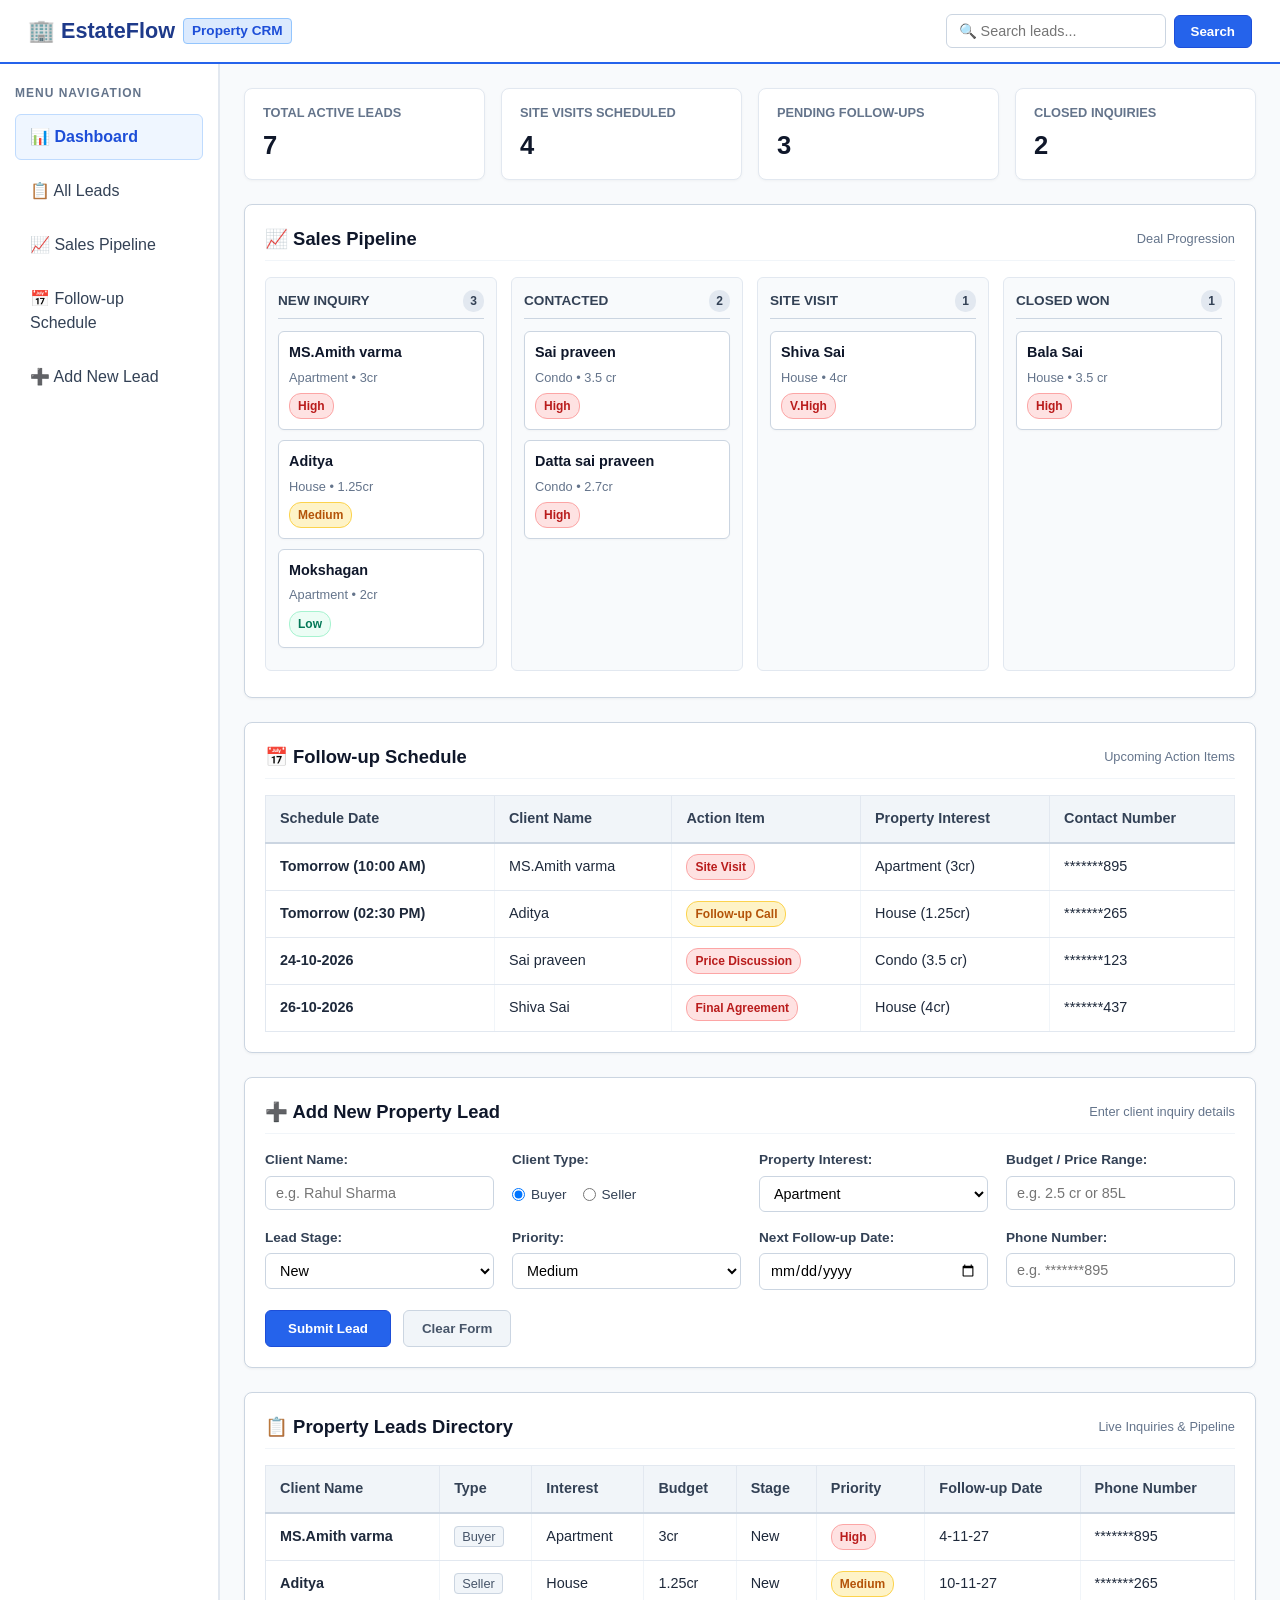
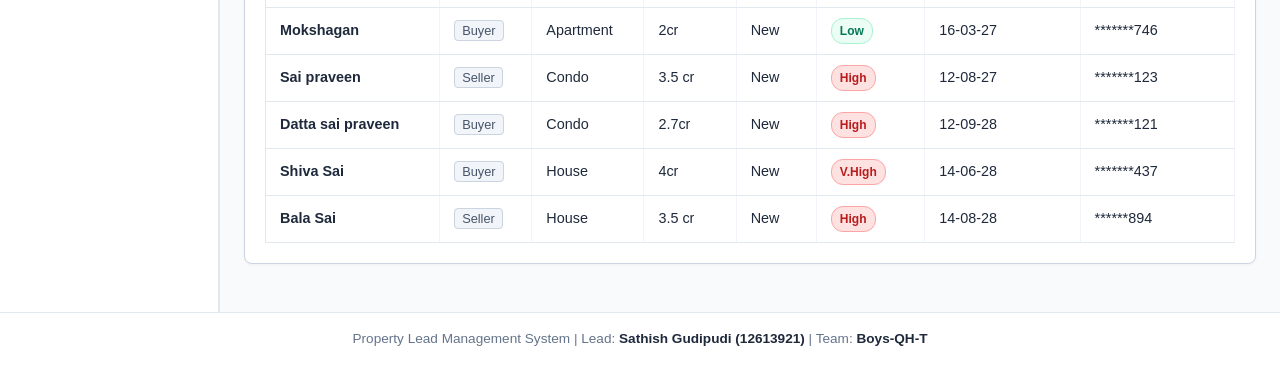
==== index.html @ 337c927c "Initial commit of EstateFlow lead management system" ====
<!DOCTYPE html>
<html lang="en">
<head>
    <meta charset="UTF-8">
    <meta name="viewport" content="width=device-width, initial-scale=1.0">
    <title>EstateFlow - Property Lead Management</title>
    <link rel="stylesheet" href="style.css">
</head>
<body>

    <header class="navbar">
        <h1 class="main-heading">
            🏢 EstateFlow <span>Property CRM</span>
        </h1>
        <form id="searchForm" class="searching-section">
            <input type="text" id="searchInput" placeholder="🔍 Search leads..." class="searching-input">
            <button type="submit" class="search-button">Search</button>
        </form>
    </header>

    <div class="layout-container">

        <aside class="sidebar">
            <div class="sidebar-title">Menu Navigation</div>
            <ul class="navigation-links">
                <li><a href="#" class="active">📊 Dashboard</a></li>
                <li><a href="#leadsTableSection">📋 All Leads</a></li>
                <li><a href="#salesPipelineSection">📈 Sales Pipeline</a></li>
                <li><a href="#followUpSection">📅 Follow-up Schedule</a></li>
                <li><a href="#leadFormSection">➕ Add New Lead</a></li>
            </ul>
        </aside>

        <main class="main-content">

            <div class="metrics-row">
                <div class="metric-card">
                    <p>Total Active Leads</p>
                    <h3 id="totalLeadsCount">7</h3>
                </div>
                <div class="metric-card">
                    <p>Site Visits Scheduled</p>
                    <h3>4</h3>
                </div>
                <div class="metric-card">
                    <p>Pending Follow-ups</p>
                    <h3>3</h3>
                </div>
                <div class="metric-card">
                    <p>Closed Inquiries</p>
                    <h3>2</h3>
                </div>
            </div>

            <section class="card-box" id="salesPipelineSection">
                <h2 class="card-title">
                    <span>📈 Sales Pipeline</span>
                    <small style="font-size: 0.8rem; font-weight: normal; color: #64748b;">Deal Progression</small>
                </h2>

                <div class="pipeline-container">
                    <div class="pipeline-column">
                        <div class="pipeline-header">
                            <h4>New Inquiry</h4>
                            <span class="count-badge">3</span>
                        </div>
                        <div class="pipeline-card">
                            <h5>MS.Amith varma</h5>
                            <p>Apartment • 3cr</p>
                            <span class="badge badge-high">High</span>
                        </div>
                        <div class="pipeline-card">
                            <h5>Aditya</h5>
                            <p>House • 1.25cr</p>
                            <span class="badge badge-medium">Medium</span>
                        </div>
                        <div class="pipeline-card">
                            <h5>Mokshagan</h5>
                            <p>Apartment • 2cr</p>
                            <span class="badge badge-low">Low</span>
                        </div>
                    </div>

                    <div class="pipeline-column">
                        <div class="pipeline-header">
                            <h4>Contacted</h4>
                            <span class="count-badge">2</span>
                        </div>
                        <div class="pipeline-card">
                            <h5>Sai praveen</h5>
                            <p>Condo • 3.5 cr</p>
                            <span class="badge badge-high">High</span>
                        </div>
                        <div class="pipeline-card">
                            <h5>Datta sai praveen</h5>
                            <p>Condo • 2.7cr</p>
                            <span class="badge badge-high">High</span>
                        </div>
                    </div>

                    <div class="pipeline-column">
                        <div class="pipeline-header">
                            <h4>Site Visit</h4>
                            <span class="count-badge">1</span>
                        </div>
                        <div class="pipeline-card">
                            <h5>Shiva Sai</h5>
                            <p>House • 4cr</p>
                            <span class="badge badge-vhigh">V.High</span>
                        </div>
                    </div>

                    <div class="pipeline-column">
                        <div class="pipeline-header">
                            <h4>Closed Won</h4>
                            <span class="count-badge">1</span>
                        </div>
                        <div class="pipeline-card">
                            <h5>Bala Sai</h5>
                            <p>House • 3.5 cr</p>
                            <span class="badge badge-high">High</span>
                        </div>
                    </div>
                </div>
            </section>

            <section class="card-box" id="followUpSection">
                <h2 class="card-title">
                    <span>📅 Follow-up Schedule</span>
                    <small style="font-size: 0.8rem; font-weight: normal; color: #64748b;">Upcoming Action Items</small>
                </h2>

                <div class="table-responsive">
                    <table class="leads-table">
                        <thead>
                            <tr>
                                <th>Schedule Date</th>
                                <th>Client Name</th>
                                <th>Action Item</th>
                                <th>Property Interest</th>
                                <th>Contact Number</th>
                            </tr>
                        </thead>
                        <tbody>
                            <tr>
                                <td><strong>Tomorrow (10:00 AM)</strong></td>
                                <td>MS.Amith varma</td>
                                <td><span class="badge badge-high">Site Visit</span></td>
                                <td>Apartment (3cr)</td>
                                <td>*******895</td>
                            </tr>
                            <tr>
                                <td><strong>Tomorrow (02:30 PM)</strong></td>
                                <td>Aditya</td>
                                <td><span class="badge badge-medium">Follow-up Call</span></td>
                                <td>House (1.25cr)</td>
                                <td>*******265</td>
                            </tr>
                            <tr>
                                <td><strong>24-10-2026</strong></td>
                                <td>Sai praveen</td>
                                <td><span class="badge badge-high">Price Discussion</span></td>
                                <td>Condo (3.5 cr)</td>
                                <td>*******123</td>
                            </tr>
                            <tr>
                                <td><strong>26-10-2026</strong></td>
                                <td>Shiva Sai</td>
                                <td><span class="badge badge-vhigh">Final Agreement</span></td>
                                <td>House (4cr)</td>
                                <td>*******437</td>
                            </tr>
                        </tbody>
                    </table>
                </div>
            </section>

            <section class="card-box" id="leadFormSection">
                <h2 class="card-title">
                    <span>➕ Add New Property Lead</span>
                    <small style="font-size: 0.8rem; font-weight: normal; color: #64748b;">Enter client inquiry details</small>
                </h2>

                <form id="leadForm" class="lead-form">
                    <div class="form-group">
                        <label for="clientName">Client Name:</label>
                        <input type="text" id="clientName" placeholder="e.g. Rahul Sharma" required>
                    </div>

                    <div class="form-group">
                        <label>Client Type:</label>
                        <div class="radio-group">
                            <label><input type="radio" name="clientType" value="Buyer" checked> Buyer</label>
                            <label><input type="radio" name="clientType" value="Seller"> Seller</label>
                        </div>
                    </div>

                    <div class="form-group">
                        <label for="propertyInterest">Property Interest:</label>
                        <select id="propertyInterest">
                            <option value="Apartment">Apartment</option>
                            <option value="House">House</option>
                            <option value="Condo">Condo</option>
                            <option value="Villa">Luxury Villa</option>
                            <option value="Commercial">Commercial Office</option>
                        </select>
                    </div>

                    <div class="form-group">
                        <label for="budget">Budget / Price Range:</label>
                        <input type="text" id="budget" placeholder="e.g. 2.5 cr or 85L" required>
                    </div>

                    <div class="form-group">
                        <label for="leadStage">Lead Stage:</label>
                        <select id="leadStage">
                            <option value="New">New</option>
                            <option value="Contacted">Contacted</option>
                            <option value="Site Visit Scheduled">Site Visit Scheduled</option>
                            <option value="In Negotiation">In Negotiation</option>
                            <option value="Closed Won">Closed Won</option>
                        </select>
                    </div>

                    <div class="form-group">
                        <label for="priority">Priority:</label>
                        <select id="priority">
                            <option value="High">High</option>
                            <option value="Medium" selected>Medium</option>
                            <option value="Low">Low</option>
                            <option value="V.High">V.High</option>
                        </select>
                    </div>

                    <div class="form-group">
                        <label for="followUpDate">Next Follow-up Date:</label>
                        <input type="date" id="followUpDate">
                    </div>

                    <div class="form-group">
                        <label for="phoneNumber">Phone Number:</label>
                        <input type="text" id="phoneNumber" placeholder="e.g. *******895">
                    </div>

                    <div class="form-actions">
                        <button type="submit" class="btn-submit">Submit Lead</button>
                        <button type="reset" class="btn-reset">Clear Form</button>
                    </div>
                </form>
            </section>

            <section class="card-box" id="leadsTableSection">
                <h2 class="card-title">
                    <span>📋 Property Leads Directory</span>
                    <small style="font-size: 0.8rem; font-weight: normal; color: #64748b;">Live Inquiries & Pipeline</small>
                </h2>

                <div class="table-responsive">
                    <table class="leads-table">
                        <thead>
                            <tr>
                                <th>Client Name</th>
                                <th>Type</th>
                                <th>Interest</th>
                                <th>Budget</th>
                                <th>Stage</th>
                                <th>Priority</th>
                                <th>Follow-up Date</th>
                                <th>Phone Number</th>
                            </tr>
                        </thead>
                        <tbody id="leadsTableBody">
                            <tr>
                                <td><strong>MS.Amith varma</strong></td>
                                <td><span class="badge-type">Buyer</span></td>
                                <td>Apartment</td>
                                <td>3cr</td>
                                <td>New</td>
                                <td><span class="badge badge-high">High</span></td>
                                <td>4-11-27</td>
                                <td>*******895</td>
                            </tr>
                            <tr>
                                <td><strong>Aditya</strong></td>
                                <td><span class="badge-type">Seller</span></td>
                                <td>House</td>
                                <td>1.25cr</td>
                                <td>New</td>
                                <td><span class="badge badge-medium">Medium</span></td>
                                <td>10-11-27</td>
                                <td>*******265</td>
                            </tr>
                            <tr>
                                <td><strong>Mokshagan</strong></td>
                                <td><span class="badge-type">Buyer</span></td>
                                <td>Apartment</td>
                                <td>2cr</td>
                                <td>New</td>
                                <td><span class="badge badge-low">Low</span></td>
                                <td>16-03-27</td>
                                <td>*******746</td>
                            </tr>
                            <tr>
                                <td><strong>Sai praveen</strong></td>
                                <td><span class="badge-type">Seller</span></td>
                                <td>Condo</td>
                                <td>3.5 cr</td>
                                <td>New</td>
                                <td><span class="badge badge-high">High</span></td>
                                <td>12-08-27</td>
                                <td>*******123</td>
                            </tr>
                            <tr>
                                <td><strong>Datta sai praveen</strong></td>
                                <td><span class="badge-type">Buyer</span></td>
                                <td>Condo</td>
                                <td>2.7cr</td>
                                <td>New</td>
                                <td><span class="badge badge-high">High</span></td>
                                <td>12-09-28</td>
                                <td>*******121</td>
                            </tr>
                            <tr>
                                <td><strong>Shiva Sai</strong></td>
                                <td><span class="badge-type">Buyer</span></td>
                                <td>House</td>
                                <td>4cr</td>
                                <td>New</td>
                                <td><span class="badge badge-vhigh">V.High</span></td>
                                <td>14-06-28</td>
                                <td>*******437</td>
                            </tr>
                            <tr>
                                <td><strong>Bala Sai</strong></td>
                                <td><span class="badge-type">Seller</span></td>
                                <td>House</td>
                                <td>3.5 cr</td>
                                <td>New</td>
                                <td><span class="badge badge-high">High</span></td>
                                <td>14-08-28</td>
                                <td>******894</td>
                            </tr>
                        </tbody>
                    </table>
                </div>
            </section>

        </main>
    </div>

    <footer class="page-footer">
        <p>
            Property Lead Management System | 
            Lead: <strong>Sathish Gudipudi (12613921)</strong> | 
            Team: <strong>Boys-QH-T</strong>
        </p>
    </footer>

    <script src="script.js"></script>
</body>
</html>
---- style.css ----
* {
    margin: 0;
    padding: 0;
    box-sizing: border-box;
    font-family: 'Segoe UI', Tahoma, Geneva, Verdana, sans-serif;
}

body {
    background-color: #f8fafc;
    color: #1e293b;
    line-height: 1.5;
}

.navbar {
    display: flex;
    justify-content: space-between;
    align-items: center;
    background-color: #ffffff;
    padding: 14px 28px;
    border-bottom: 2px solid #2563eb;
    box-shadow: 0 2px 4px rgba(0, 0, 0, 0.05);
}

.main-heading {
    font-size: 1.35rem;
    font-weight: 700;
    color: #1e3a8a;
    display: flex;
    align-items: center;
    gap: 8px;
}

.main-heading span {
    font-size: 0.85rem;
    background-color: #dbeafe;
    color: #1d4ed8;
    padding: 2px 8px;
    border-radius: 4px;
    border: 1px solid #93c5fd;
}

.searching-section {
    display: flex;
    align-items: center;
    gap: 8px;
}

.searching-input {
    padding: 8px 12px;
    border: 1.5px solid #cbd5e1;
    border-radius: 6px;
    outline: none;
    font-size: 0.9rem;
    width: 220px;
    transition: border-color 0.2s;
}

.searching-input:focus {
    border-color: #2563eb;
    outline: 2px solid #bfdbfe;
}

.search-button {
    padding: 8px 16px;
    background-color: #2563eb;
    color: #ffffff;
    border: 1px solid #1d4ed8;
    border-radius: 6px;
    font-weight: 600;
    cursor: pointer;
    transition: background-color 0.2s;
}

.search-button:hover {
    background-color: #1d4ed8;
}

.layout-container {
    display: flex;
    min-height: calc(100vh - 65px);
}

.sidebar {
    width: 220px;
    background-color: #ffffff;
    border-right: 2px solid #e2e8f0;
    padding: 20px 15px;
}

.sidebar-title {
    font-size: 0.75rem;
    text-transform: uppercase;
    letter-spacing: 1px;
    color: #64748b;
    margin-bottom: 12px;
    font-weight: 700;
}

.navigation-links {
    list-style-type: none;
}

.navigation-links li {
    margin-bottom: 8px;
}

.navigation-links a {
    display: block;
    padding: 10px 14px;
    text-decoration: none;
    color: #334155;
    font-weight: 500;
    border-radius: 6px;
    border: 1px solid transparent;
    transition: all 0.2s;
}

.navigation-links a:hover {
    background-color: #f1f5f9;
    border: 1px solid #cbd5e1;
    color: #2563eb;
}

.navigation-links a.active {
    background-color: #eff6ff;
    color: #1d4ed8;
    font-weight: 600;
    border: 1px solid #bfdbfe;
}

.main-content {
    flex: 1;
    padding: 24px;
    background-color: #f8fafc;
}

.metrics-row {
    display: flex;
    gap: 16px;
    margin-bottom: 24px;
    flex-wrap: wrap;
}

.metric-card {
    flex: 1;
    min-width: 150px;
    background-color: #ffffff;
    padding: 14px 18px;
    border: 1.5px solid #e2e8f0;
    border-radius: 8px;
    box-shadow: 0 1px 3px rgba(0, 0, 0, 0.04);
}

.metric-card p {
    font-size: 0.8rem;
    color: #64748b;
    font-weight: 600;
    text-transform: uppercase;
}

.metric-card h3 {
    font-size: 1.6rem;
    color: #0f172a;
    margin-top: 4px;
}

.card-box {
    background-color: #ffffff;
    border: 1.5px solid #cbd5e1;
    border-radius: 8px;
    padding: 20px;
    margin-bottom: 24px;
    box-shadow: 0 1px 3px rgba(0, 0, 0, 0.05);
}

.card-title {
    font-size: 1.15rem;
    font-weight: 700;
    color: #0f172a;
    margin-bottom: 16px;
    padding-bottom: 8px;
    border-bottom: 1.5px solid #f1f5f9;
    display: flex;
    justify-content: space-between;
    align-items: center;
}

.lead-form {
    display: grid;
    grid-template-columns: repeat(auto-fit, minmax(220px, 1fr));
    gap: 14px 18px;
}

.form-group {
    display: flex;
    flex-direction: column;
    gap: 5px;
}

.form-group label {
    font-size: 0.85rem;
    font-weight: 600;
    color: #334155;
}

.form-group input[type="text"],
.form-group input[type="number"],
.form-group input[type="date"],
.form-group select {
    padding: 8px 10px;
    border: 1.5px solid #cbd5e1;
    border-radius: 6px;
    font-size: 0.9rem;
    background-color: #ffffff;
    outline: none;
    transition: border-color 0.2s;
}

.form-group input:focus,
.form-group select:focus {
    border-color: #2563eb;
    outline: 2px solid #bfdbfe;
}

.radio-group {
    display: flex;
    align-items: center;
    gap: 16px;
    height: 38px;
}

.radio-group label {
    display: flex;
    align-items: center;
    gap: 6px;
    cursor: pointer;
    font-weight: 500;
}

.form-actions {
    grid-column: 1 / -1;
    display: flex;
    gap: 12px;
    margin-top: 6px;
}

.btn-submit {
    padding: 10px 22px;
    background-color: #2563eb;
    color: #ffffff;
    font-weight: 600;
    border: 1.5px solid #1d4ed8;
    border-radius: 6px;
    cursor: pointer;
    transition: background-color 0.2s;
}

.btn-submit:hover {
    background-color: #1d4ed8;
}

.btn-reset {
    padding: 10px 18px;
    background-color: #f1f5f9;
    color: #475569;
    font-weight: 600;
    border: 1.5px solid #cbd5e1;
    border-radius: 6px;
    cursor: pointer;
}

.btn-reset:hover {
    background-color: #e2e8f0;
}

.table-responsive {
    overflow-x: auto;
}

.leads-table {
    width: 100%;
    border-collapse: collapse;
    font-size: 0.9rem;
    text-align: left;
    border: 1.5px solid #e2e8f0;
}

.leads-table th {
    background-color: #f1f5f9;
    color: #334155;
    font-weight: 700;
    padding: 12px 14px;
    border-bottom: 2px solid #cbd5e1;
    border-right: 1px solid #e2e8f0;
}

.leads-table td {
    padding: 10px 14px;
    border-bottom: 1px solid #e2e8f0;
    border-right: 1px solid #f1f5f9;
    color: #1e293b;
}

.leads-table tr:hover {
    background-color: #f8fafc;
}

.badge {
    display: inline-block;
    padding: 3px 8px;
    border-radius: 12px;
    font-size: 0.75rem;
    font-weight: 600;
    text-align: center;
}

.badge-high, .badge-vhigh {
    background-color: #fee2e2;
    color: #b91c1c;
    border: 1px solid #fca5a5;
}

.badge-medium {
    background-color: #fef3c7;
    color: #b45309;
    border: 1px solid #fcd34d;
}

.badge-low {
    background-color: #ecfdf5;
    color: #047857;
    border: 1px solid #a7f3d0;
}

.badge-type {
    background-color: #f1f5f9;
    color: #475569;
    border: 1px solid #cbd5e1;
    font-size: 0.8rem;
    padding: 2px 7px;
    border-radius: 4px;
}

.pipeline-container {
    display: flex;
    gap: 14px;
    overflow-x: auto;
    padding-bottom: 6px;
}

.pipeline-column {
    flex: 1;
    min-width: 190px;
    background-color: #f8fafc;
    border: 1.5px solid #e2e8f0;
    border-radius: 6px;
    padding: 12px;
}

.pipeline-header {
    display: flex;
    justify-content: space-between;
    align-items: center;
    margin-bottom: 12px;
    padding-bottom: 6px;
    border-bottom: 1.5px solid #cbd5e1;
}

.pipeline-header h4 {
    font-size: 0.85rem;
    color: #334155;
    text-transform: uppercase;
}

.count-badge {
    background-color: #e2e8f0;
    color: #334155;
    font-size: 0.75rem;
    font-weight: 700;
    padding: 2px 7px;
    border-radius: 10px;
}

.pipeline-card {
    background-color: #ffffff;
    border: 1.5px solid #cbd5e1;
    border-radius: 6px;
    padding: 10px;
    margin-bottom: 10px;
    box-shadow: 0 1px 2px rgba(0, 0, 0, 0.03);
}

.pipeline-card h5 {
    font-size: 0.9rem;
    color: #0f172a;
    margin-bottom: 4px;
}

.pipeline-card p {
    font-size: 0.8rem;
    color: #64748b;
    margin-bottom: 6px;
}

.page-footer {
    text-align: center;
    padding: 16px;
    background-color: #ffffff;
    border-top: 1.5px solid #e2e8f0;
    font-size: 0.85rem;
    color: #64748b;
}

.page-footer strong {
    color: #1e293b;
}
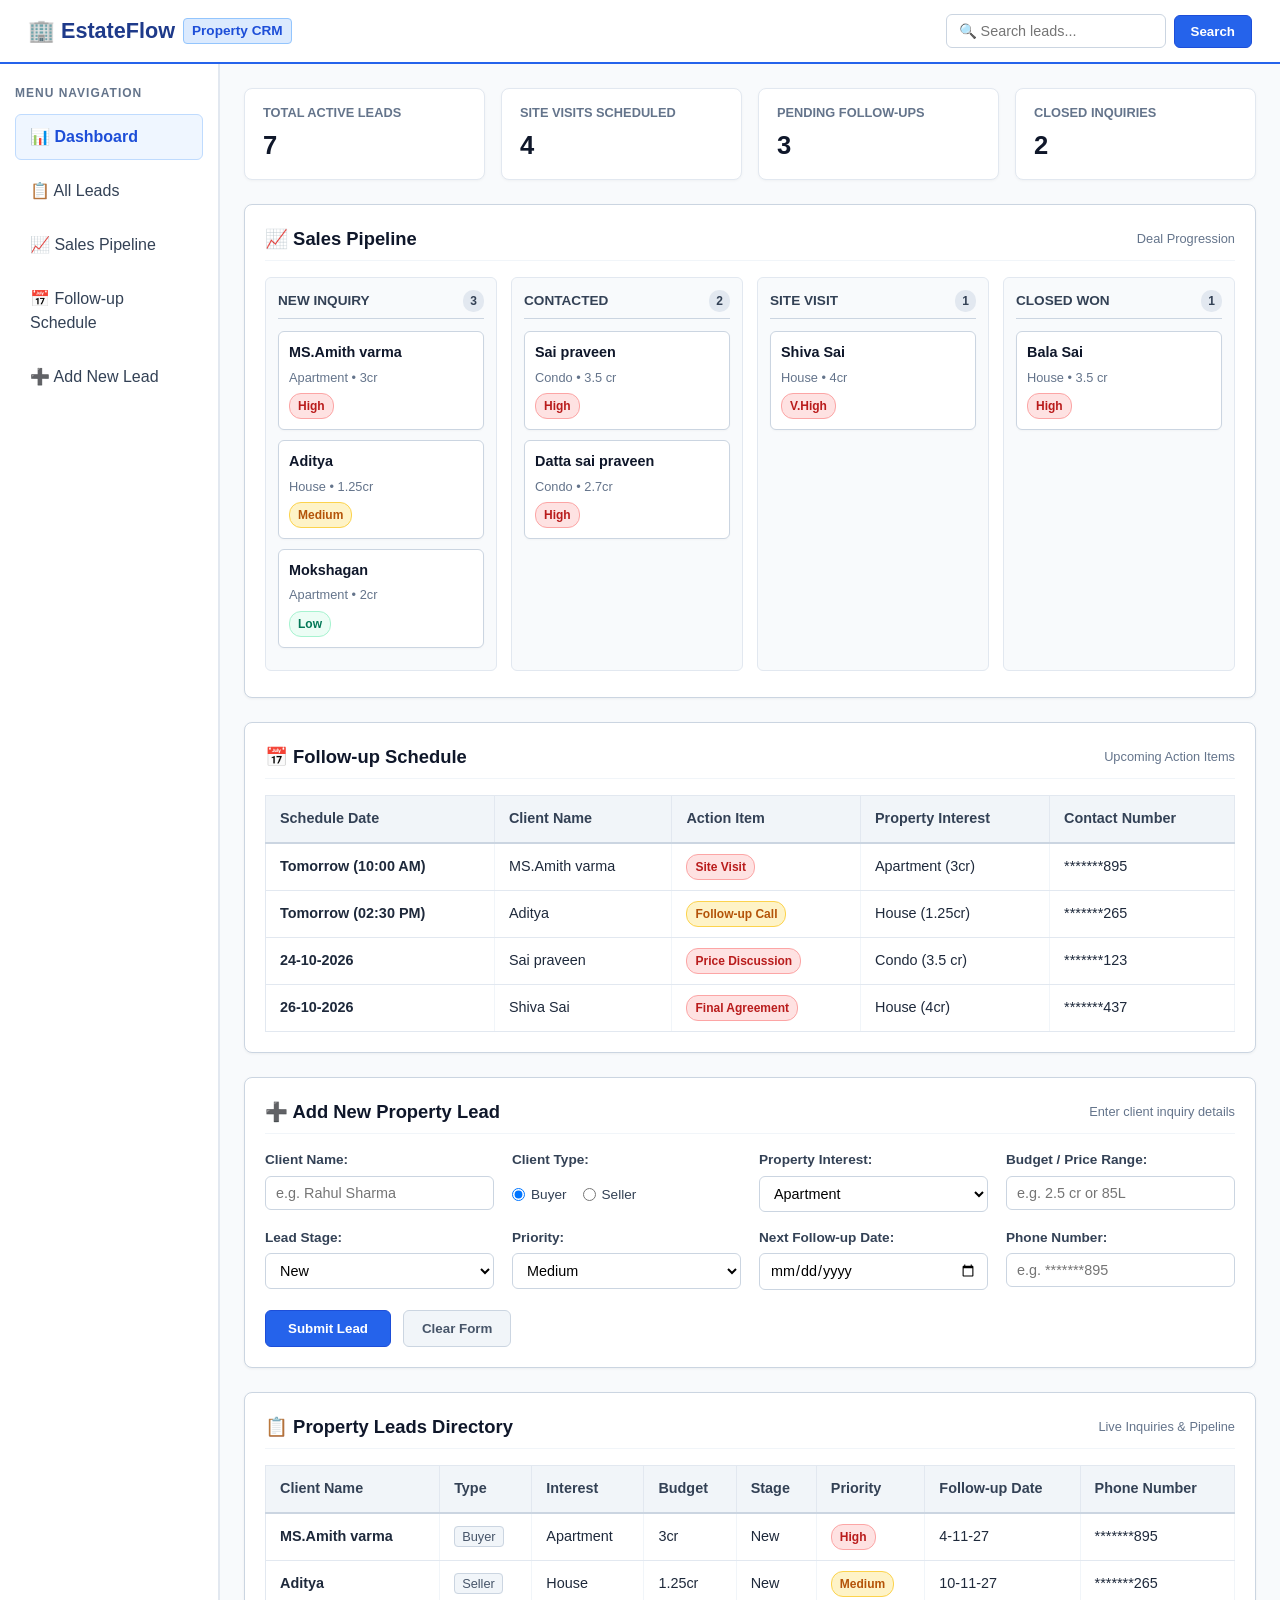
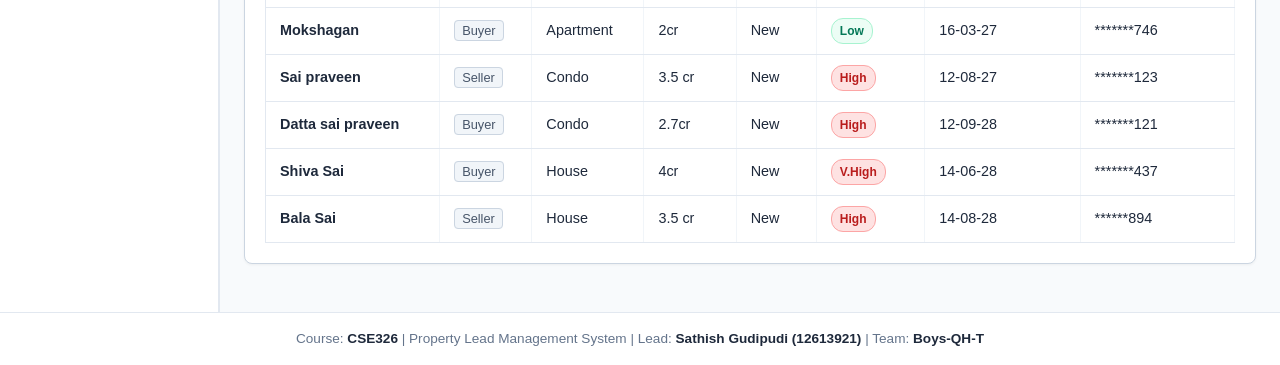
==== commit 78077109: "Update footer with course code CSE326" ====
--- a/index.html
+++ b/index.html
@@ -350,6 +350,7 @@
 
     <footer class="page-footer">
         <p>
+            Course: <strong>CSE326</strong> | 
             Property Lead Management System | 
             Lead: <strong>Sathish Gudipudi (12613921)</strong> | 
             Team: <strong>Boys-QH-T</strong>
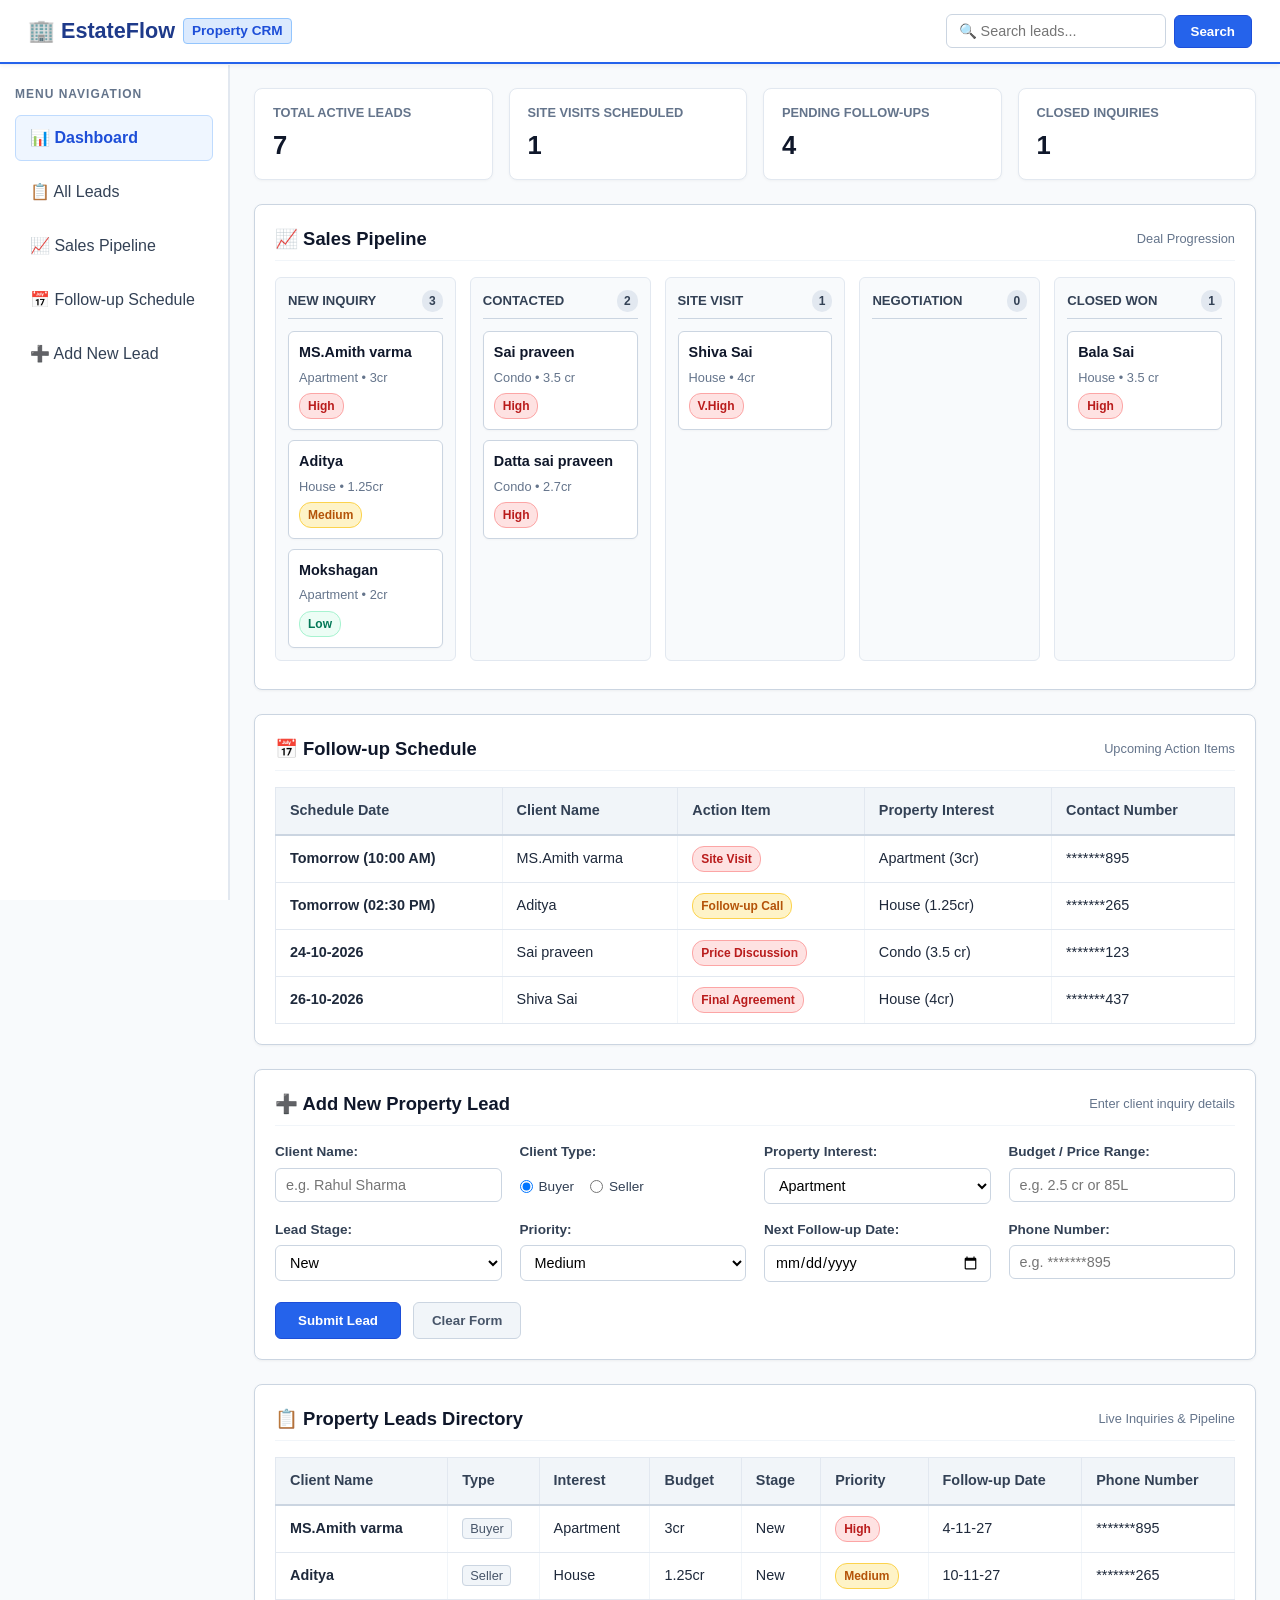
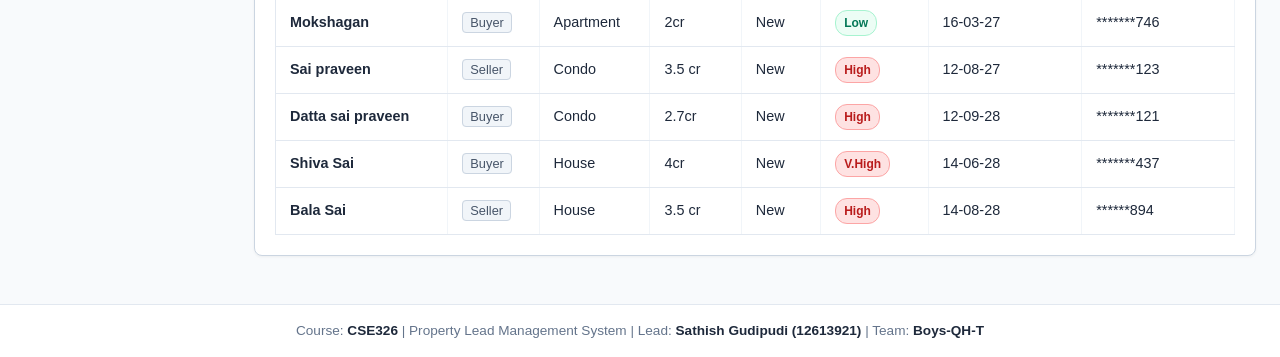
==== commit c50db88c: "Update dynamic pipeline integration and sticky navigation" ====
--- a/index.html
+++ b/index.html
@@ -40,15 +40,15 @@
                 </div>
                 <div class="metric-card">
                     <p>Site Visits Scheduled</p>
-                    <h3>4</h3>
+                    <h3 id="metricVisits">1</h3>
                 </div>
                 <div class="metric-card">
                     <p>Pending Follow-ups</p>
-                    <h3>3</h3>
+                    <h3>4</h3>
                 </div>
                 <div class="metric-card">
                     <p>Closed Inquiries</p>
-                    <h3>2</h3>
+                    <h3 id="metricClosed">1</h3>
                 </div>
             </div>
 
@@ -62,63 +62,80 @@
                     <div class="pipeline-column">
                         <div class="pipeline-header">
                             <h4>New Inquiry</h4>
-                            <span class="count-badge">3</span>
-                        </div>
-                        <div class="pipeline-card">
-                            <h5>MS.Amith varma</h5>
-                            <p>Apartment • 3cr</p>
-                            <span class="badge badge-high">High</span>
-                        </div>
-                        <div class="pipeline-card">
-                            <h5>Aditya</h5>
-                            <p>House • 1.25cr</p>
-                            <span class="badge badge-medium">Medium</span>
-                        </div>
-                        <div class="pipeline-card">
-                            <h5>Mokshagan</h5>
-                            <p>Apartment • 2cr</p>
-                            <span class="badge badge-low">Low</span>
+                            <span class="count-badge" id="countNew">3</span>
+                        </div>
+                        <div class="pipeline-cards" id="cardsNew">
+                            <div class="pipeline-card">
+                                <h5>MS.Amith varma</h5>
+                                <p>Apartment • 3cr</p>
+                                <span class="badge badge-high">High</span>
+                            </div>
+                            <div class="pipeline-card">
+                                <h5>Aditya</h5>
+                                <p>House • 1.25cr</p>
+                                <span class="badge badge-medium">Medium</span>
+                            </div>
+                            <div class="pipeline-card">
+                                <h5>Mokshagan</h5>
+                                <p>Apartment • 2cr</p>
+                                <span class="badge badge-low">Low</span>
+                            </div>
                         </div>
                     </div>
 
                     <div class="pipeline-column">
                         <div class="pipeline-header">
                             <h4>Contacted</h4>
-                            <span class="count-badge">2</span>
-                        </div>
-                        <div class="pipeline-card">
-                            <h5>Sai praveen</h5>
-                            <p>Condo • 3.5 cr</p>
-                            <span class="badge badge-high">High</span>
-                        </div>
-                        <div class="pipeline-card">
-                            <h5>Datta sai praveen</h5>
-                            <p>Condo • 2.7cr</p>
-                            <span class="badge badge-high">High</span>
+                            <span class="count-badge" id="countContacted">2</span>
+                        </div>
+                        <div class="pipeline-cards" id="cardsContacted">
+                            <div class="pipeline-card">
+                                <h5>Sai praveen</h5>
+                                <p>Condo • 3.5 cr</p>
+                                <span class="badge badge-high">High</span>
+                            </div>
+                            <div class="pipeline-card">
+                                <h5>Datta sai praveen</h5>
+                                <p>Condo • 2.7cr</p>
+                                <span class="badge badge-high">High</span>
+                            </div>
                         </div>
                     </div>
 
                     <div class="pipeline-column">
                         <div class="pipeline-header">
                             <h4>Site Visit</h4>
-                            <span class="count-badge">1</span>
-                        </div>
-                        <div class="pipeline-card">
-                            <h5>Shiva Sai</h5>
-                            <p>House • 4cr</p>
-                            <span class="badge badge-vhigh">V.High</span>
+                            <span class="count-badge" id="countVisit">1</span>
+                        </div>
+                        <div class="pipeline-cards" id="cardsVisit">
+                            <div class="pipeline-card">
+                                <h5>Shiva Sai</h5>
+                                <p>House • 4cr</p>
+                                <span class="badge badge-vhigh">V.High</span>
+                            </div>
+                        </div>
+                    </div>
+
+                    <div class="pipeline-column">
+                        <div class="pipeline-header">
+                            <h4>Negotiation</h4>
+                            <span class="count-badge" id="countNegotiation">0</span>
+                        </div>
+                        <div class="pipeline-cards" id="cardsNegotiation">
                         </div>
                     </div>
 
                     <div class="pipeline-column">
                         <div class="pipeline-header">
                             <h4>Closed Won</h4>
-                            <span class="count-badge">1</span>
-                        </div>
-                        <div class="pipeline-card">
-                            <h5>Bala Sai</h5>
-                            <p>House • 3.5 cr</p>
-                            <span class="badge badge-high">High</span>
+                            <span class="count-badge" id="countClosed">1</span>
+                        </div>
+                        <div class="pipeline-cards" id="cardsClosed">
+                            <div class="pipeline-card">
+                                <h5>Bala Sai</h5>
+                                <p>House • 3.5 cr</p>
+                                <span class="badge badge-high">High</span>
+                            </div>
                         </div>
                     </div>
                 </div>
--- a/style.css
+++ b/style.css
@@ -1,3 +1,7 @@
+html {
+    scroll-behavior: smooth;
+}
+
 * {
     margin: 0;
     padding: 0;
@@ -19,6 +23,9 @@
     padding: 14px 28px;
     border-bottom: 2px solid #2563eb;
     box-shadow: 0 2px 4px rgba(0, 0, 0, 0.05);
+    position: sticky;
+    top: 0;
+    z-index: 100;
 }
 
 .main-heading {
@@ -81,10 +88,13 @@
 }
 
 .sidebar {
-    width: 220px;
+    width: 230px;
     background-color: #ffffff;
     border-right: 2px solid #e2e8f0;
     padding: 20px 15px;
+    position: sticky;
+    top: 65px;
+    height: calc(100vh - 65px);
 }
 
 .sidebar-title {
@@ -345,12 +355,12 @@
     display: flex;
     gap: 14px;
     overflow-x: auto;
-    padding-bottom: 6px;
+    padding-bottom: 8px;
 }
 
 .pipeline-column {
     flex: 1;
-    min-width: 190px;
+    min-width: 180px;
     background-color: #f8fafc;
     border: 1.5px solid #e2e8f0;
     border-radius: 6px;
@@ -367,7 +377,7 @@
 }
 
 .pipeline-header h4 {
-    font-size: 0.85rem;
+    font-size: 0.82rem;
     color: #334155;
     text-transform: uppercase;
 }
@@ -381,12 +391,18 @@
     border-radius: 10px;
 }
 
+.pipeline-cards {
+    display: flex;
+    flex-direction: column;
+    gap: 10px;
+    min-height: 50px;
+}
+
 .pipeline-card {
     background-color: #ffffff;
     border: 1.5px solid #cbd5e1;
     border-radius: 6px;
     padding: 10px;
-    margin-bottom: 10px;
     box-shadow: 0 1px 2px rgba(0, 0, 0, 0.03);
 }
 
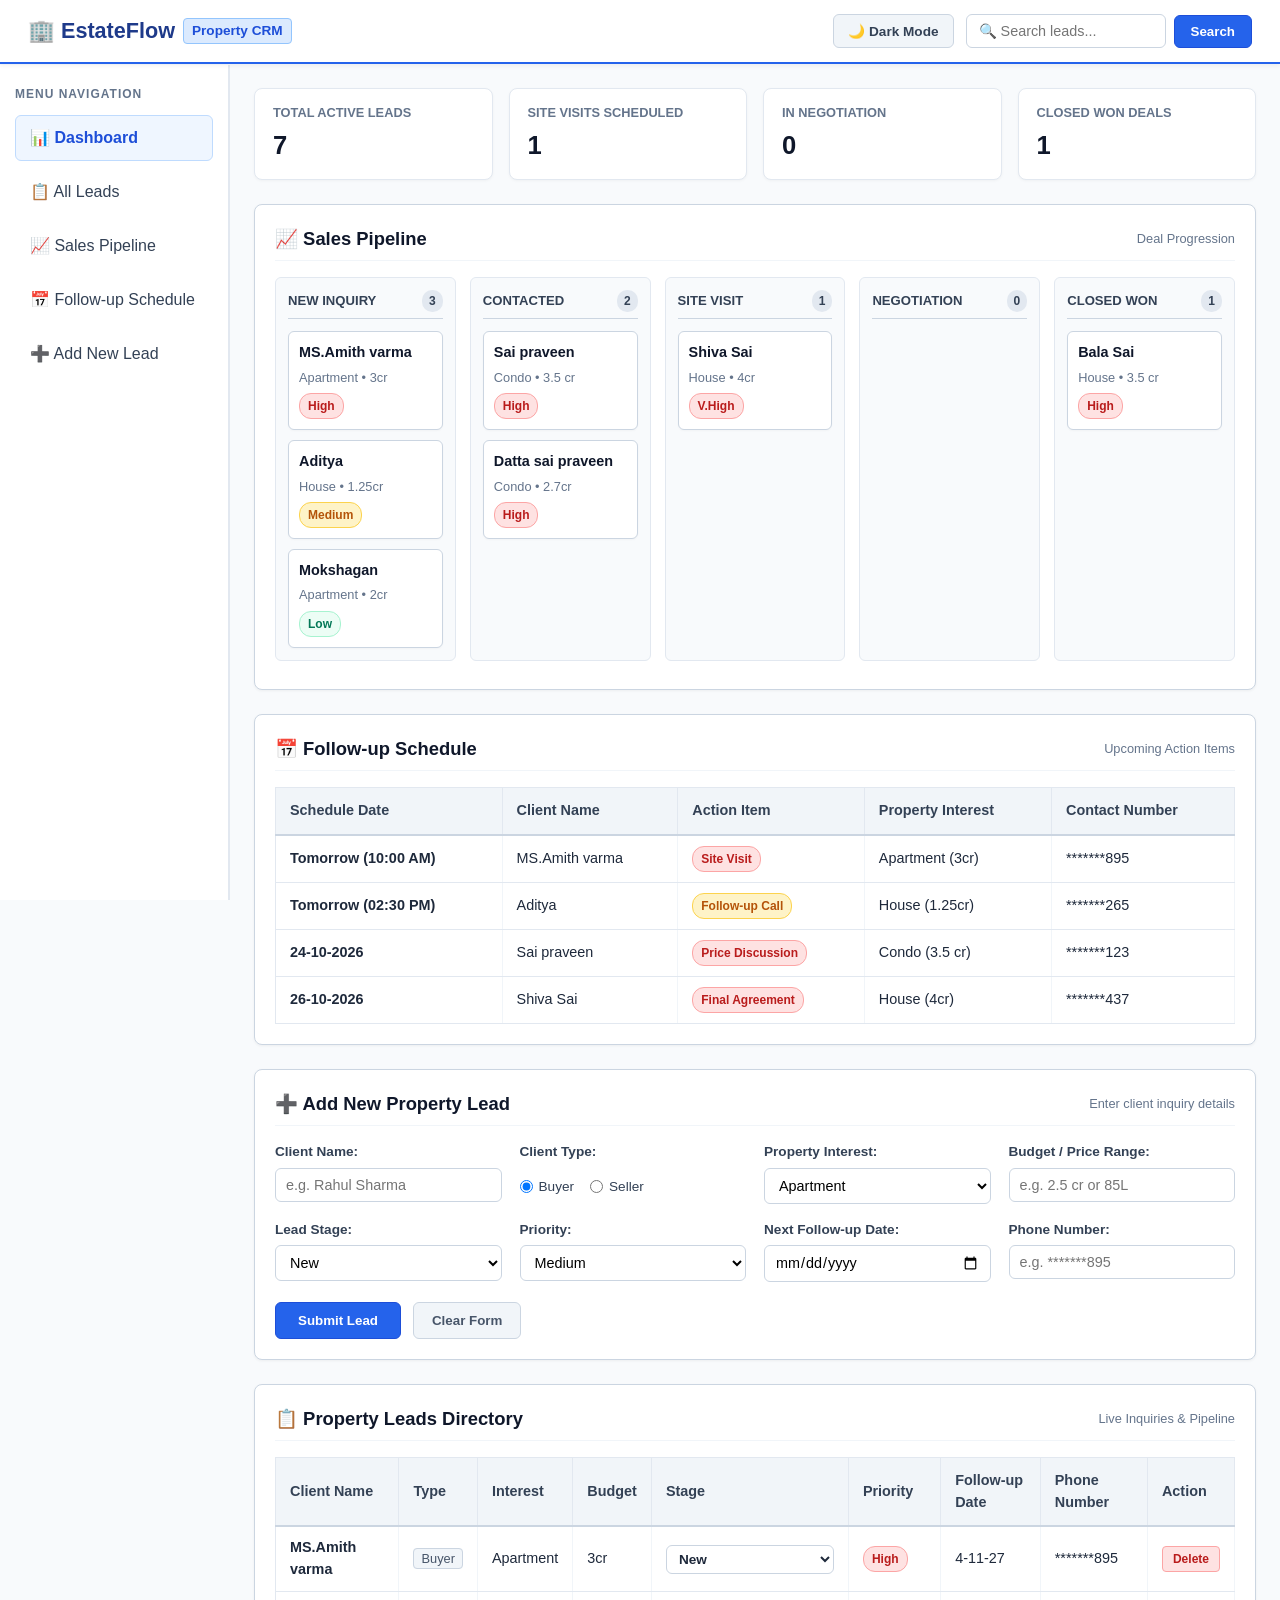
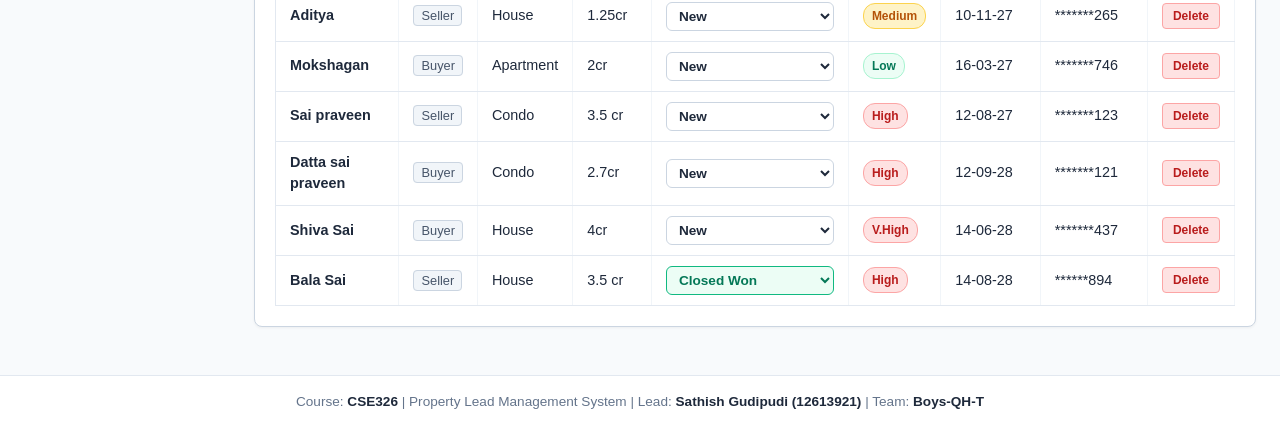
==== commit 16efea25: "Add dark/light mode toggle and interactive lead stage editing" ====
--- a/index.html
+++ b/index.html
@@ -12,10 +12,13 @@
         <h1 class="main-heading">
             🏢 EstateFlow <span>Property CRM</span>
         </h1>
-        <form id="searchForm" class="searching-section">
-            <input type="text" id="searchInput" placeholder="🔍 Search leads..." class="searching-input">
-            <button type="submit" class="search-button">Search</button>
-        </form>
+        <div class="navbar-right">
+            <button type="button" id="themeToggle" class="theme-toggle">🌙 Dark Mode</button>
+            <form id="searchForm" class="searching-section">
+                <input type="text" id="searchInput" placeholder="🔍 Search leads..." class="searching-input">
+                <button type="submit" class="search-button">Search</button>
+            </form>
+        </div>
     </header>
 
     <div class="layout-container">
@@ -43,11 +46,11 @@
                     <h3 id="metricVisits">1</h3>
                 </div>
                 <div class="metric-card">
-                    <p>Pending Follow-ups</p>
-                    <h3>4</h3>
+                    <p>In Negotiation</p>
+                    <h3 id="metricNegotiation">0</h3>
                 </div>
                 <div class="metric-card">
-                    <p>Closed Inquiries</p>
+                    <p>Closed Won Deals</p>
                     <h3 id="metricClosed">1</h3>
                 </div>
             </div>
@@ -236,6 +239,7 @@
                             <option value="Site Visit Scheduled">Site Visit Scheduled</option>
                             <option value="In Negotiation">In Negotiation</option>
                             <option value="Closed Won">Closed Won</option>
+                            <option value="Cancelled">Cancelled</option>
                         </select>
                     </div>
 
@@ -284,6 +288,7 @@
                                 <th>Priority</th>
                                 <th>Follow-up Date</th>
                                 <th>Phone Number</th>
+                                <th>Action</th>
                             </tr>
                         </thead>
                         <tbody id="leadsTableBody">
@@ -292,70 +297,140 @@
                                 <td><span class="badge-type">Buyer</span></td>
                                 <td>Apartment</td>
                                 <td>3cr</td>
-                                <td>New</td>
+                                <td>
+                                    <select class="stage-select" onchange="updateRowStage(this)">
+                                        <option value="New" selected>New</option>
+                                        <option value="Contacted">Contacted</option>
+                                        <option value="Site Visit Scheduled">Site Visit Scheduled</option>
+                                        <option value="In Negotiation">In Negotiation</option>
+                                        <option value="Closed Won">Closed Won</option>
+                                        <option value="Cancelled">Cancelled</option>
+                                    </select>
+                                </td>
                                 <td><span class="badge badge-high">High</span></td>
                                 <td>4-11-27</td>
                                 <td>*******895</td>
+                                <td><button type="button" class="btn-delete" onclick="deleteLead(this)">Delete</button></td>
                             </tr>
                             <tr>
                                 <td><strong>Aditya</strong></td>
                                 <td><span class="badge-type">Seller</span></td>
                                 <td>House</td>
                                 <td>1.25cr</td>
-                                <td>New</td>
+                                <td>
+                                    <select class="stage-select" onchange="updateRowStage(this)">
+                                        <option value="New" selected>New</option>
+                                        <option value="Contacted">Contacted</option>
+                                        <option value="Site Visit Scheduled">Site Visit Scheduled</option>
+                                        <option value="In Negotiation">In Negotiation</option>
+                                        <option value="Closed Won">Closed Won</option>
+                                        <option value="Cancelled">Cancelled</option>
+                                    </select>
+                                </td>
                                 <td><span class="badge badge-medium">Medium</span></td>
                                 <td>10-11-27</td>
                                 <td>*******265</td>
+                                <td><button type="button" class="btn-delete" onclick="deleteLead(this)">Delete</button></td>
                             </tr>
                             <tr>
                                 <td><strong>Mokshagan</strong></td>
                                 <td><span class="badge-type">Buyer</span></td>
                                 <td>Apartment</td>
                                 <td>2cr</td>
-                                <td>New</td>
+                                <td>
+                                    <select class="stage-select" onchange="updateRowStage(this)">
+                                        <option value="New" selected>New</option>
+                                        <option value="Contacted">Contacted</option>
+                                        <option value="Site Visit Scheduled">Site Visit Scheduled</option>
+                                        <option value="In Negotiation">In Negotiation</option>
+                                        <option value="Closed Won">Closed Won</option>
+                                        <option value="Cancelled">Cancelled</option>
+                                    </select>
+                                </td>
                                 <td><span class="badge badge-low">Low</span></td>
                                 <td>16-03-27</td>
                                 <td>*******746</td>
+                                <td><button type="button" class="btn-delete" onclick="deleteLead(this)">Delete</button></td>
                             </tr>
                             <tr>
                                 <td><strong>Sai praveen</strong></td>
                                 <td><span class="badge-type">Seller</span></td>
                                 <td>Condo</td>
                                 <td>3.5 cr</td>
-                                <td>New</td>
+                                <td>
+                                    <select class="stage-select" onchange="updateRowStage(this)">
+                                        <option value="New" selected>New</option>
+                                        <option value="Contacted">Contacted</option>
+                                        <option value="Site Visit Scheduled">Site Visit Scheduled</option>
+                                        <option value="In Negotiation">In Negotiation</option>
+                                        <option value="Closed Won">Closed Won</option>
+                                        <option value="Cancelled">Cancelled</option>
+                                    </select>
+                                </td>
                                 <td><span class="badge badge-high">High</span></td>
                                 <td>12-08-27</td>
                                 <td>*******123</td>
+                                <td><button type="button" class="btn-delete" onclick="deleteLead(this)">Delete</button></td>
                             </tr>
                             <tr>
                                 <td><strong>Datta sai praveen</strong></td>
                                 <td><span class="badge-type">Buyer</span></td>
                                 <td>Condo</td>
                                 <td>2.7cr</td>
-                                <td>New</td>
+                                <td>
+                                    <select class="stage-select" onchange="updateRowStage(this)">
+                                        <option value="New" selected>New</option>
+                                        <option value="Contacted">Contacted</option>
+                                        <option value="Site Visit Scheduled">Site Visit Scheduled</option>
+                                        <option value="In Negotiation">In Negotiation</option>
+                                        <option value="Closed Won">Closed Won</option>
+                                        <option value="Cancelled">Cancelled</option>
+                                    </select>
+                                </td>
                                 <td><span class="badge badge-high">High</span></td>
                                 <td>12-09-28</td>
                                 <td>*******121</td>
+                                <td><button type="button" class="btn-delete" onclick="deleteLead(this)">Delete</button></td>
                             </tr>
                             <tr>
                                 <td><strong>Shiva Sai</strong></td>
                                 <td><span class="badge-type">Buyer</span></td>
                                 <td>House</td>
                                 <td>4cr</td>
-                                <td>New</td>
+                                <td>
+                                    <select class="stage-select" onchange="updateRowStage(this)">
+                                        <option value="New" selected>New</option>
+                                        <option value="Contacted">Contacted</option>
+                                        <option value="Site Visit Scheduled">Site Visit Scheduled</option>
+                                        <option value="In Negotiation">In Negotiation</option>
+                                        <option value="Closed Won">Closed Won</option>
+                                        <option value="Cancelled">Cancelled</option>
+                                    </select>
+                                </td>
                                 <td><span class="badge badge-vhigh">V.High</span></td>
                                 <td>14-06-28</td>
                                 <td>*******437</td>
+                                <td><button type="button" class="btn-delete" onclick="deleteLead(this)">Delete</button></td>
                             </tr>
                             <tr>
                                 <td><strong>Bala Sai</strong></td>
                                 <td><span class="badge-type">Seller</span></td>
                                 <td>House</td>
                                 <td>3.5 cr</td>
-                                <td>New</td>
+                                <td>
+                                    <select class="stage-select stage-won" onchange="updateRowStage(this)">
+                                        <option value="New">New</option>
+                                        <option value="Contacted">Contacted</option>
+                                        <option value="Site Visit Scheduled">Site Visit Scheduled</option>
+                                        <option value="In Negotiation">In Negotiation</option>
+                                        <option value="Closed Won" selected>Closed Won</option>
+                                        <option value="Cancelled">Cancelled</option>
+                                    </select>
+                                </td>
                                 <td><span class="badge badge-high">High</span></td>
                                 <td>14-08-28</td>
                                 <td>******894</td>
+                                <td><button type="button" class="btn-delete" onclick="deleteLead(this)">Delete</button></td>
                             </tr>
                         </tbody>
                     </table>
--- a/style.css
+++ b/style.css
@@ -13,6 +13,7 @@
     background-color: #f8fafc;
     color: #1e293b;
     line-height: 1.5;
+    transition: background-color 0.3s, color 0.3s;
 }
 
 .navbar {
@@ -46,6 +47,29 @@
     border: 1px solid #93c5fd;
 }
 
+.navbar-right {
+    display: flex;
+    align-items: center;
+    gap: 12px;
+}
+
+.theme-toggle {
+    padding: 8px 14px;
+    background-color: #f1f5f9;
+    border: 1.5px solid #cbd5e1;
+    border-radius: 6px;
+    font-size: 0.85rem;
+    font-weight: 600;
+    color: #334155;
+    cursor: pointer;
+    transition: all 0.2s;
+}
+
+.theme-toggle:hover {
+    background-color: #e2e8f0;
+    border-color: #94a3b8;
+}
+
 .searching-section {
     display: flex;
     align-items: center;
@@ -58,7 +82,7 @@
     border-radius: 6px;
     outline: none;
     font-size: 0.9rem;
-    width: 220px;
+    width: 200px;
     transition: border-color 0.2s;
 }
 
@@ -309,10 +333,64 @@
     border-bottom: 1px solid #e2e8f0;
     border-right: 1px solid #f1f5f9;
     color: #1e293b;
+    vertical-align: middle;
 }
 
 .leads-table tr:hover {
     background-color: #f8fafc;
+}
+
+.stage-select {
+    padding: 5px 8px;
+    border: 1.5px solid #cbd5e1;
+    border-radius: 6px;
+    font-size: 0.85rem;
+    font-weight: 600;
+    background-color: #ffffff;
+    color: #1e293b;
+    outline: none;
+    cursor: pointer;
+    transition: all 0.2s;
+}
+
+.stage-select:focus {
+    border-color: #2563eb;
+    outline: 2px solid #bfdbfe;
+}
+
+.stage-select.stage-won {
+    border-color: #10b981;
+    background-color: #ecfdf5;
+    color: #047857;
+}
+
+.stage-select.stage-cancelled {
+    border-color: #ef4444;
+    background-color: #fee2e2;
+    color: #b91c1c;
+}
+
+.stage-select.stage-negotiation {
+    border-color: #8b5cf6;
+    background-color: #f5f3ff;
+    color: #6d28d9;
+}
+
+.btn-delete {
+    padding: 5px 10px;
+    background-color: #fee2e2;
+    color: #b91c1c;
+    border: 1px solid #fca5a5;
+    border-radius: 4px;
+    font-size: 0.75rem;
+    font-weight: 600;
+    cursor: pointer;
+    transition: all 0.2s;
+}
+
+.btn-delete:hover {
+    background-color: #ef4444;
+    color: #ffffff;
 }
 
 .badge {
@@ -430,3 +508,130 @@
 .page-footer strong {
     color: #1e293b;
 }
+
+body.dark-mode {
+    background-color: #0f172a;
+    color: #f1f5f9;
+}
+
+body.dark-mode .navbar,
+body.dark-mode .sidebar,
+body.dark-mode .card-box,
+body.dark-mode .metric-card,
+body.dark-mode .page-footer {
+    background-color: #1e293b;
+    border-color: #334155;
+    color: #f1f5f9;
+}
+
+body.dark-mode .main-heading {
+    color: #60a5fa;
+}
+
+body.dark-mode .theme-toggle {
+    background-color: #334155;
+    color: #f8fafc;
+    border-color: #475569;
+}
+
+body.dark-mode .theme-toggle:hover {
+    background-color: #475569;
+}
+
+body.dark-mode .card-title {
+    color: #f8fafc;
+    border-bottom-color: #334155;
+}
+
+body.dark-mode .form-group label {
+    color: #cbd5e1;
+}
+
+body.dark-mode .form-group input,
+body.dark-mode .form-group select,
+body.dark-mode .searching-input {
+    background-color: #0f172a;
+    color: #f8fafc;
+    border-color: #475569;
+}
+
+body.dark-mode .btn-reset {
+    background-color: #334155;
+    color: #cbd5e1;
+    border-color: #475569;
+}
+
+body.dark-mode .btn-reset:hover {
+    background-color: #475569;
+}
+
+body.dark-mode .leads-table {
+    border-color: #334155;
+}
+
+body.dark-mode .leads-table th {
+    background-color: #0f172a;
+    color: #94a3b8;
+    border-color: #334155;
+}
+
+body.dark-mode .leads-table td {
+    border-color: #334155;
+    color: #e2e8f0;
+}
+
+body.dark-mode .leads-table tr:hover {
+    background-color: #334155;
+}
+
+body.dark-mode .stage-select {
+    background-color: #0f172a;
+    color: #f8fafc;
+    border-color: #475569;
+}
+
+body.dark-mode .pipeline-column {
+    background-color: #0f172a;
+    border-color: #334155;
+}
+
+body.dark-mode .pipeline-card {
+    background-color: #1e293b;
+    border-color: #475569;
+}
+
+body.dark-mode .pipeline-card h5 {
+    color: #f8fafc;
+}
+
+body.dark-mode .pipeline-header h4 {
+    color: #94a3b8;
+}
+
+body.dark-mode .pipeline-header {
+    border-bottom-color: #334155;
+}
+
+body.dark-mode .count-badge {
+    background-color: #334155;
+    color: #cbd5e1;
+}
+
+body.dark-mode .navigation-links a {
+    color: #cbd5e1;
+}
+
+body.dark-mode .navigation-links a:hover {
+    background-color: #334155;
+    color: #60a5fa;
+}
+
+body.dark-mode .navigation-links a.active {
+    background-color: #1e3a8a;
+    color: #bfdbfe;
+    border-color: #3b82f6;
+}
+
+body.dark-mode .metric-card h3 {
+    color: #f8fafc;
+}
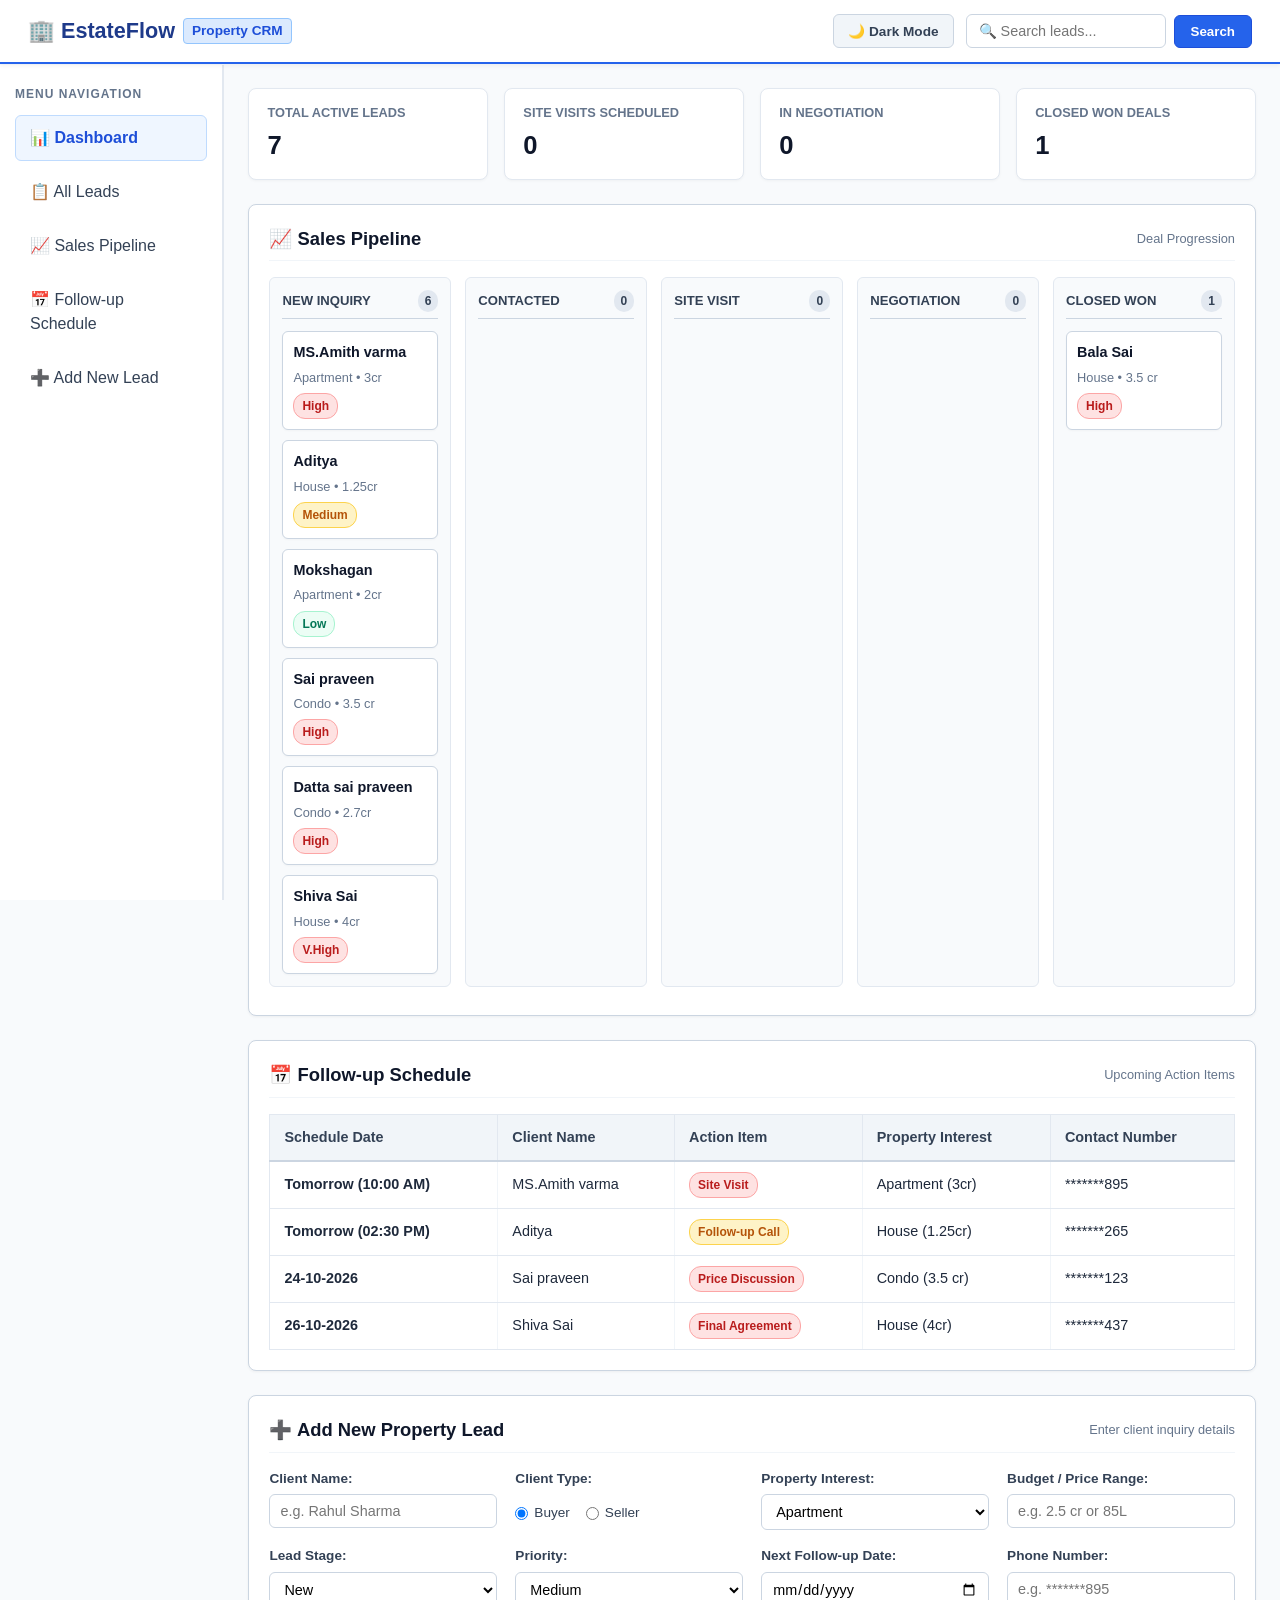
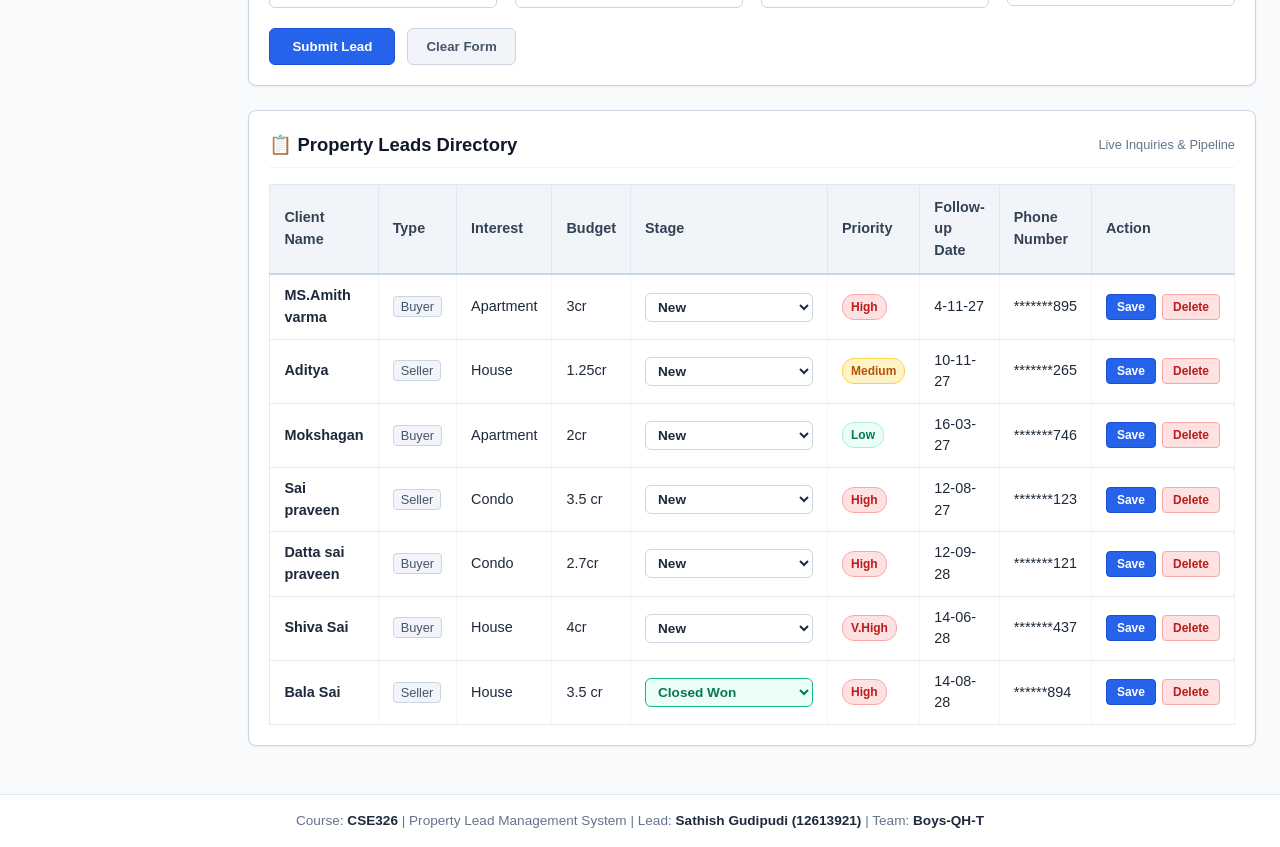
==== commit bf1bf30e: "Add Save button, localStorage persistence, and live pipeline sync" ====
--- a/index.html
+++ b/index.html
@@ -310,7 +310,12 @@
                                 <td><span class="badge badge-high">High</span></td>
                                 <td>4-11-27</td>
                                 <td>*******895</td>
-                                <td><button type="button" class="btn-delete" onclick="deleteLead(this)">Delete</button></td>
+                                <td>
+                                    <div class="action-buttons">
+                                        <button type="button" class="btn-save" onclick="saveLeadRow(this)">Save</button>
+                                        <button type="button" class="btn-delete" onclick="deleteLead(this)">Delete</button>
+                                    </div>
+                                </td>
                             </tr>
                             <tr>
                                 <td><strong>Aditya</strong></td>
@@ -330,7 +335,12 @@
                                 <td><span class="badge badge-medium">Medium</span></td>
                                 <td>10-11-27</td>
                                 <td>*******265</td>
-                                <td><button type="button" class="btn-delete" onclick="deleteLead(this)">Delete</button></td>
+                                <td>
+                                    <div class="action-buttons">
+                                        <button type="button" class="btn-save" onclick="saveLeadRow(this)">Save</button>
+                                        <button type="button" class="btn-delete" onclick="deleteLead(this)">Delete</button>
+                                    </div>
+                                </td>
                             </tr>
                             <tr>
                                 <td><strong>Mokshagan</strong></td>
@@ -350,7 +360,12 @@
                                 <td><span class="badge badge-low">Low</span></td>
                                 <td>16-03-27</td>
                                 <td>*******746</td>
-                                <td><button type="button" class="btn-delete" onclick="deleteLead(this)">Delete</button></td>
+                                <td>
+                                    <div class="action-buttons">
+                                        <button type="button" class="btn-save" onclick="saveLeadRow(this)">Save</button>
+                                        <button type="button" class="btn-delete" onclick="deleteLead(this)">Delete</button>
+                                    </div>
+                                </td>
                             </tr>
                             <tr>
                                 <td><strong>Sai praveen</strong></td>
@@ -370,7 +385,12 @@
                                 <td><span class="badge badge-high">High</span></td>
                                 <td>12-08-27</td>
                                 <td>*******123</td>
-                                <td><button type="button" class="btn-delete" onclick="deleteLead(this)">Delete</button></td>
+                                <td>
+                                    <div class="action-buttons">
+                                        <button type="button" class="btn-save" onclick="saveLeadRow(this)">Save</button>
+                                        <button type="button" class="btn-delete" onclick="deleteLead(this)">Delete</button>
+                                    </div>
+                                </td>
                             </tr>
                             <tr>
                                 <td><strong>Datta sai praveen</strong></td>
@@ -390,7 +410,12 @@
                                 <td><span class="badge badge-high">High</span></td>
                                 <td>12-09-28</td>
                                 <td>*******121</td>
-                                <td><button type="button" class="btn-delete" onclick="deleteLead(this)">Delete</button></td>
+                                <td>
+                                    <div class="action-buttons">
+                                        <button type="button" class="btn-save" onclick="saveLeadRow(this)">Save</button>
+                                        <button type="button" class="btn-delete" onclick="deleteLead(this)">Delete</button>
+                                    </div>
+                                </td>
                             </tr>
                             <tr>
                                 <td><strong>Shiva Sai</strong></td>
@@ -410,7 +435,12 @@
                                 <td><span class="badge badge-vhigh">V.High</span></td>
                                 <td>14-06-28</td>
                                 <td>*******437</td>
-                                <td><button type="button" class="btn-delete" onclick="deleteLead(this)">Delete</button></td>
+                                <td>
+                                    <div class="action-buttons">
+                                        <button type="button" class="btn-save" onclick="saveLeadRow(this)">Save</button>
+                                        <button type="button" class="btn-delete" onclick="deleteLead(this)">Delete</button>
+                                    </div>
+                                </td>
                             </tr>
                             <tr>
                                 <td><strong>Bala Sai</strong></td>
@@ -430,7 +460,12 @@
                                 <td><span class="badge badge-high">High</span></td>
                                 <td>14-08-28</td>
                                 <td>******894</td>
-                                <td><button type="button" class="btn-delete" onclick="deleteLead(this)">Delete</button></td>
+                                <td>
+                                    <div class="action-buttons">
+                                        <button type="button" class="btn-save" onclick="saveLeadRow(this)">Save</button>
+                                        <button type="button" class="btn-delete" onclick="deleteLead(this)">Delete</button>
+                                    </div>
+                                </td>
                             </tr>
                         </tbody>
                     </table>
--- a/style.css
+++ b/style.css
@@ -374,6 +374,33 @@
     border-color: #8b5cf6;
     background-color: #f5f3ff;
     color: #6d28d9;
+}
+
+.action-buttons {
+    display: flex;
+    gap: 6px;
+    align-items: center;
+}
+
+.btn-save {
+    padding: 5px 10px;
+    background-color: #2563eb;
+    color: #ffffff;
+    border: 1px solid #1d4ed8;
+    border-radius: 4px;
+    font-size: 0.75rem;
+    font-weight: 600;
+    cursor: pointer;
+    transition: all 0.2s;
+}
+
+.btn-save:hover {
+    background-color: #1d4ed8;
+}
+
+.btn-save.saved {
+    background-color: #10b981;
+    border-color: #059669;
 }
 
 .btn-delete {
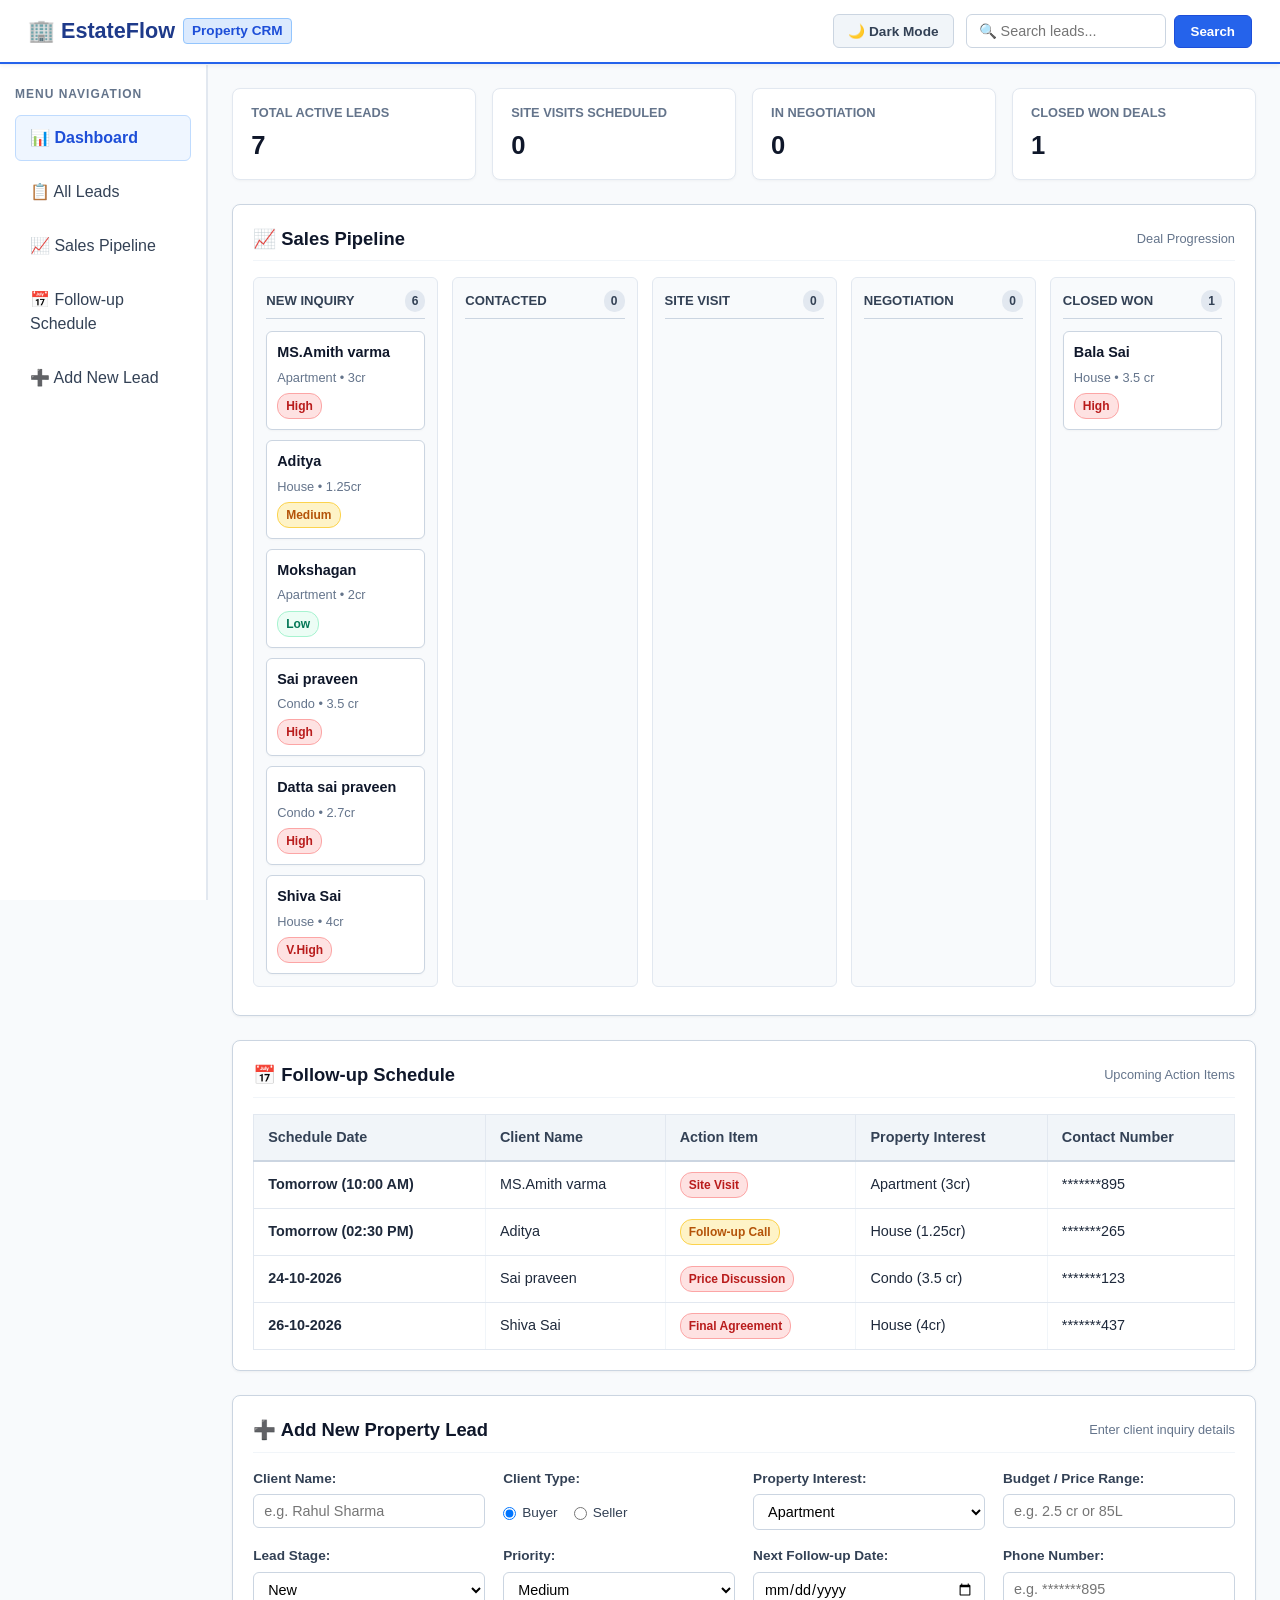
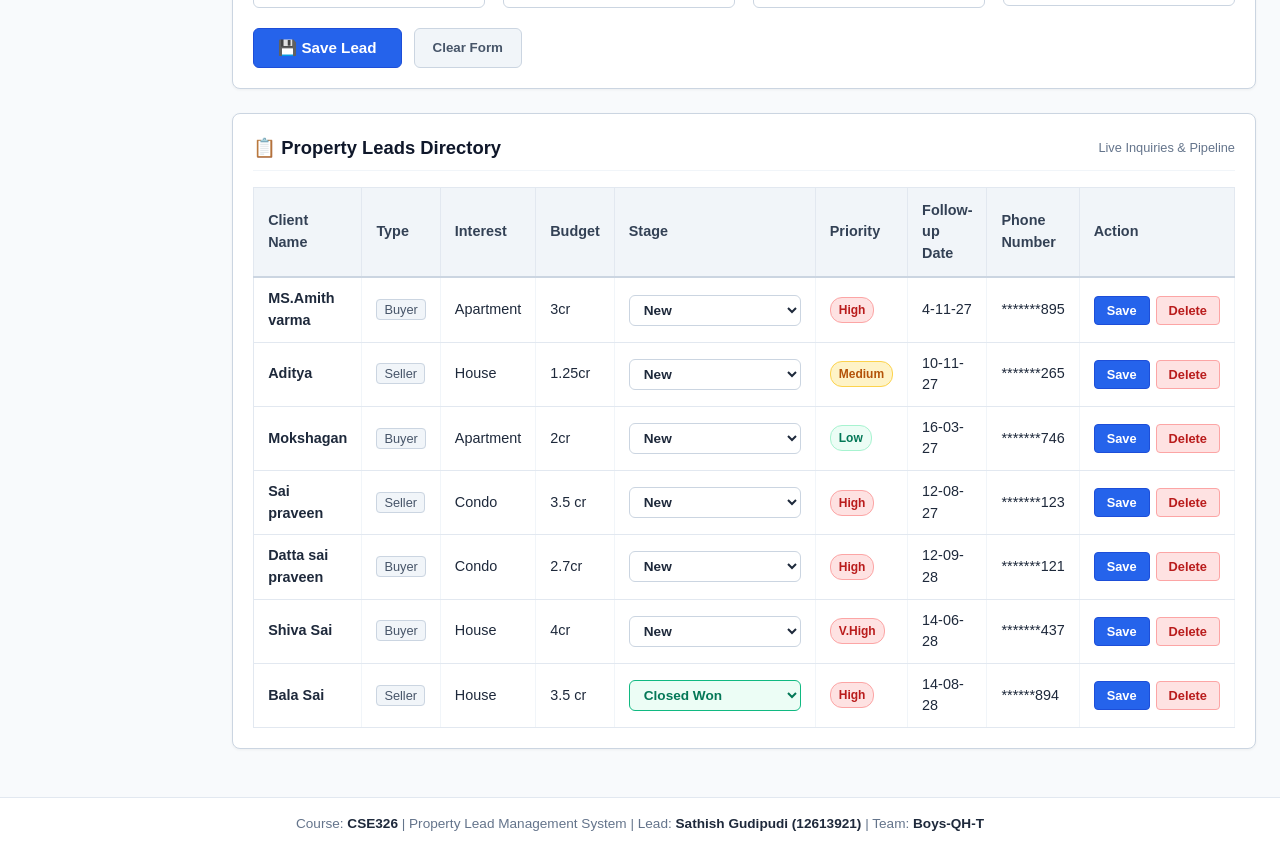
==== commit 609ae646: "Fix saving: add auto-save on stage change, Save Lead button, and toast notifications" ====
--- a/index.html
+++ b/index.html
@@ -264,7 +264,7 @@
                     </div>
 
                     <div class="form-actions">
-                        <button type="submit" class="btn-submit">Submit Lead</button>
+                        <button type="submit" class="btn-submit">💾 Save Lead</button>
                         <button type="reset" class="btn-reset">Clear Form</button>
                     </div>
                 </form>
@@ -298,7 +298,7 @@
                                 <td>Apartment</td>
                                 <td>3cr</td>
                                 <td>
-                                    <select class="stage-select" onchange="updateRowStage(this)">
+                                    <select class="stage-select" onchange="saveLeadStage(this)">
                                         <option value="New" selected>New</option>
                                         <option value="Contacted">Contacted</option>
                                         <option value="Site Visit Scheduled">Site Visit Scheduled</option>
@@ -323,7 +323,7 @@
                                 <td>House</td>
                                 <td>1.25cr</td>
                                 <td>
-                                    <select class="stage-select" onchange="updateRowStage(this)">
+                                    <select class="stage-select" onchange="saveLeadStage(this)">
                                         <option value="New" selected>New</option>
                                         <option value="Contacted">Contacted</option>
                                         <option value="Site Visit Scheduled">Site Visit Scheduled</option>
@@ -348,7 +348,7 @@
                                 <td>Apartment</td>
                                 <td>2cr</td>
                                 <td>
-                                    <select class="stage-select" onchange="updateRowStage(this)">
+                                    <select class="stage-select" onchange="saveLeadStage(this)">
                                         <option value="New" selected>New</option>
                                         <option value="Contacted">Contacted</option>
                                         <option value="Site Visit Scheduled">Site Visit Scheduled</option>
@@ -373,7 +373,7 @@
                                 <td>Condo</td>
                                 <td>3.5 cr</td>
                                 <td>
-                                    <select class="stage-select" onchange="updateRowStage(this)">
+                                    <select class="stage-select" onchange="saveLeadStage(this)">
                                         <option value="New" selected>New</option>
                                         <option value="Contacted">Contacted</option>
                                         <option value="Site Visit Scheduled">Site Visit Scheduled</option>
@@ -398,7 +398,7 @@
                                 <td>Condo</td>
                                 <td>2.7cr</td>
                                 <td>
-                                    <select class="stage-select" onchange="updateRowStage(this)">
+                                    <select class="stage-select" onchange="saveLeadStage(this)">
                                         <option value="New" selected>New</option>
                                         <option value="Contacted">Contacted</option>
                                         <option value="Site Visit Scheduled">Site Visit Scheduled</option>
@@ -423,7 +423,7 @@
                                 <td>House</td>
                                 <td>4cr</td>
                                 <td>
-                                    <select class="stage-select" onchange="updateRowStage(this)">
+                                    <select class="stage-select" onchange="saveLeadStage(this)">
                                         <option value="New" selected>New</option>
                                         <option value="Contacted">Contacted</option>
                                         <option value="Site Visit Scheduled">Site Visit Scheduled</option>
@@ -448,7 +448,7 @@
                                 <td>House</td>
                                 <td>3.5 cr</td>
                                 <td>
-                                    <select class="stage-select stage-won" onchange="updateRowStage(this)">
+                                    <select class="stage-select stage-won" onchange="saveLeadStage(this)">
                                         <option value="New">New</option>
                                         <option value="Contacted">Contacted</option>
                                         <option value="Site Visit Scheduled">Site Visit Scheduled</option>
@@ -474,6 +474,8 @@
 
         </main>
     </div>
+
+    <div id="toastNotice" class="toast-notice">Saved successfully!</div>
 
     <footer class="page-footer">
         <p>
--- a/style.css
+++ b/style.css
@@ -279,14 +279,15 @@
 }
 
 .btn-submit {
-    padding: 10px 22px;
+    padding: 10px 24px;
     background-color: #2563eb;
     color: #ffffff;
     font-weight: 600;
     border: 1.5px solid #1d4ed8;
     border-radius: 6px;
     cursor: pointer;
-    transition: background-color 0.2s;
+    transition: all 0.2s;
+    font-size: 0.95rem;
 }
 
 .btn-submit:hover {
@@ -341,7 +342,7 @@
 }
 
 .stage-select {
-    padding: 5px 8px;
+    padding: 6px 10px;
     border: 1.5px solid #cbd5e1;
     border-radius: 6px;
     font-size: 0.85rem;
@@ -383,12 +384,12 @@
 }
 
 .btn-save {
-    padding: 5px 10px;
+    padding: 6px 12px;
     background-color: #2563eb;
     color: #ffffff;
     border: 1px solid #1d4ed8;
     border-radius: 4px;
-    font-size: 0.75rem;
+    font-size: 0.8rem;
     font-weight: 600;
     cursor: pointer;
     transition: all 0.2s;
@@ -404,12 +405,12 @@
 }
 
 .btn-delete {
-    padding: 5px 10px;
+    padding: 6px 12px;
     background-color: #fee2e2;
     color: #b91c1c;
     border: 1px solid #fca5a5;
     border-radius: 4px;
-    font-size: 0.75rem;
+    font-size: 0.8rem;
     font-weight: 600;
     cursor: pointer;
     transition: all 0.2s;
@@ -521,6 +522,27 @@
     font-size: 0.8rem;
     color: #64748b;
     margin-bottom: 6px;
+}
+
+.toast-notice {
+    position: fixed;
+    bottom: 25px;
+    right: 25px;
+    background-color: #10b981;
+    color: #ffffff;
+    padding: 12px 20px;
+    border-radius: 6px;
+    font-weight: 600;
+    font-size: 0.9rem;
+    box-shadow: 0 4px 12px rgba(0, 0, 0, 0.15);
+    z-index: 1000;
+    display: none;
+    animation: fadeIn 0.3s;
+}
+
+@keyframes fadeIn {
+    from { opacity: 0; transform: translateY(10px); }
+    to { opacity: 1; transform: translateY(0); }
 }
 
 .page-footer {
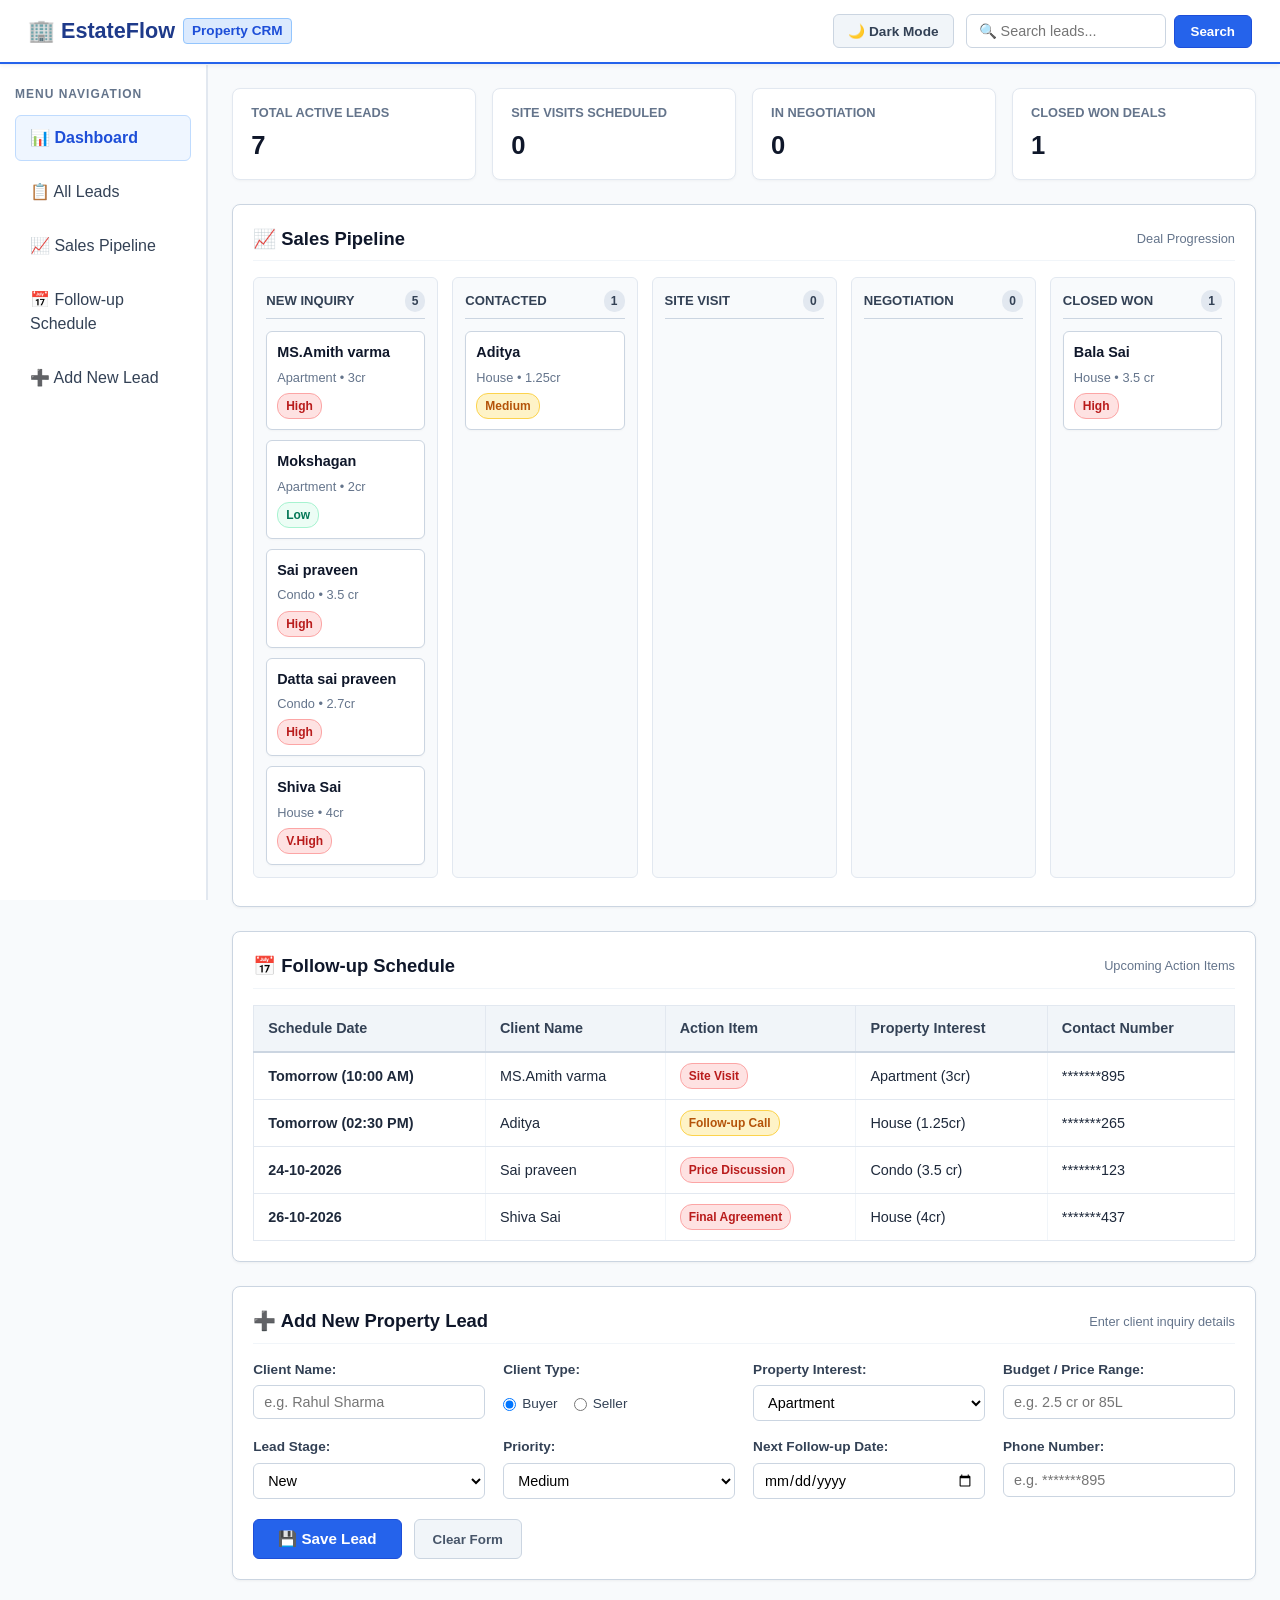
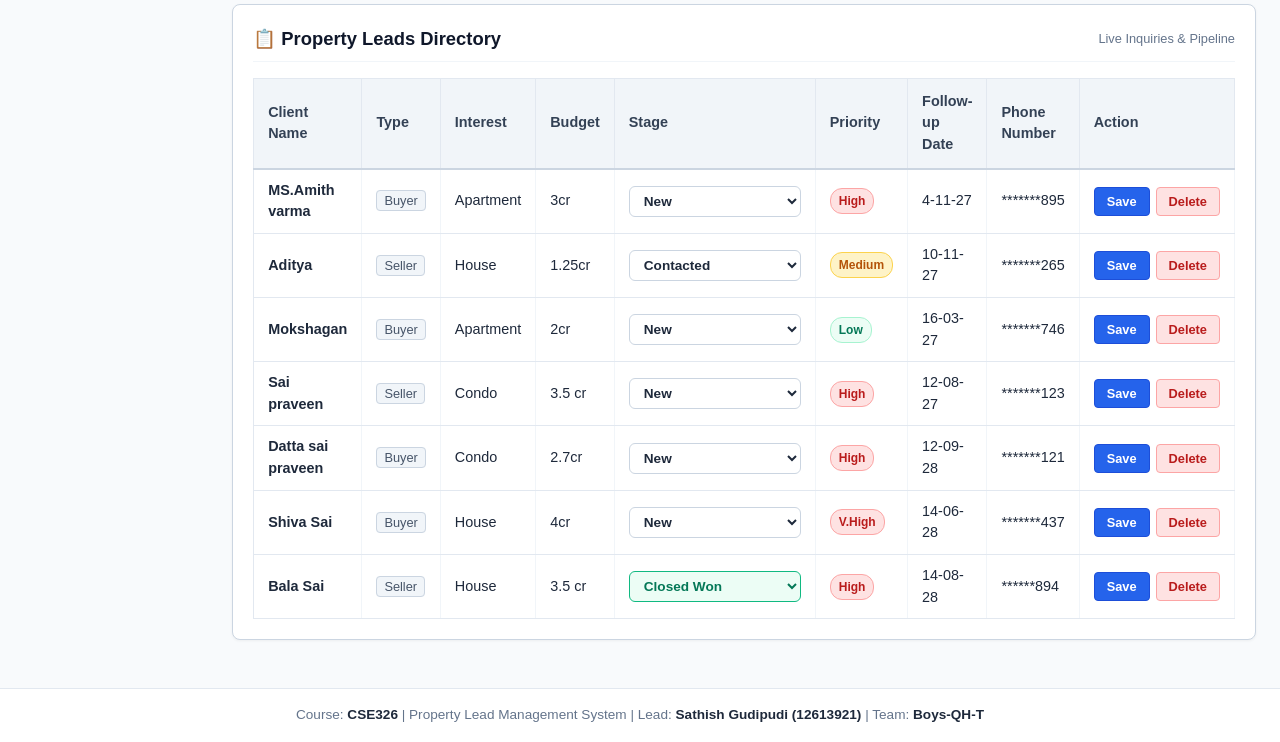
==== commit 8bb214d8: "Bulletproof state-driven saving with cache buster v3 and localStorage sync" ====
--- a/index.html
+++ b/index.html
@@ -4,7 +4,7 @@
     <meta charset="UTF-8">
     <meta name="viewport" content="width=device-width, initial-scale=1.0">
     <title>EstateFlow - Property Lead Management</title>
-    <link rel="stylesheet" href="style.css">
+    <link rel="stylesheet" href="style.css?v=3">
 </head>
 <body>
 
@@ -43,7 +43,7 @@
                 </div>
                 <div class="metric-card">
                     <p>Site Visits Scheduled</p>
-                    <h3 id="metricVisits">1</h3>
+                    <h3 id="metricVisits">0</h3>
                 </div>
                 <div class="metric-card">
                     <p>In Negotiation</p>
@@ -65,58 +65,25 @@
                     <div class="pipeline-column">
                         <div class="pipeline-header">
                             <h4>New Inquiry</h4>
-                            <span class="count-badge" id="countNew">3</span>
-                        </div>
-                        <div class="pipeline-cards" id="cardsNew">
-                            <div class="pipeline-card">
-                                <h5>MS.Amith varma</h5>
-                                <p>Apartment • 3cr</p>
-                                <span class="badge badge-high">High</span>
-                            </div>
-                            <div class="pipeline-card">
-                                <h5>Aditya</h5>
-                                <p>House • 1.25cr</p>
-                                <span class="badge badge-medium">Medium</span>
-                            </div>
-                            <div class="pipeline-card">
-                                <h5>Mokshagan</h5>
-                                <p>Apartment • 2cr</p>
-                                <span class="badge badge-low">Low</span>
-                            </div>
-                        </div>
+                            <span class="count-badge" id="countNew">0</span>
+                        </div>
+                        <div class="pipeline-cards" id="cardsNew"></div>
                     </div>
 
                     <div class="pipeline-column">
                         <div class="pipeline-header">
                             <h4>Contacted</h4>
-                            <span class="count-badge" id="countContacted">2</span>
-                        </div>
-                        <div class="pipeline-cards" id="cardsContacted">
-                            <div class="pipeline-card">
-                                <h5>Sai praveen</h5>
-                                <p>Condo • 3.5 cr</p>
-                                <span class="badge badge-high">High</span>
-                            </div>
-                            <div class="pipeline-card">
-                                <h5>Datta sai praveen</h5>
-                                <p>Condo • 2.7cr</p>
-                                <span class="badge badge-high">High</span>
-                            </div>
-                        </div>
+                            <span class="count-badge" id="countContacted">0</span>
+                        </div>
+                        <div class="pipeline-cards" id="cardsContacted"></div>
                     </div>
 
                     <div class="pipeline-column">
                         <div class="pipeline-header">
                             <h4>Site Visit</h4>
-                            <span class="count-badge" id="countVisit">1</span>
-                        </div>
-                        <div class="pipeline-cards" id="cardsVisit">
-                            <div class="pipeline-card">
-                                <h5>Shiva Sai</h5>
-                                <p>House • 4cr</p>
-                                <span class="badge badge-vhigh">V.High</span>
-                            </div>
-                        </div>
+                            <span class="count-badge" id="countVisit">0</span>
+                        </div>
+                        <div class="pipeline-cards" id="cardsVisit"></div>
                     </div>
 
                     <div class="pipeline-column">
@@ -124,22 +91,15 @@
                             <h4>Negotiation</h4>
                             <span class="count-badge" id="countNegotiation">0</span>
                         </div>
-                        <div class="pipeline-cards" id="cardsNegotiation">
-                        </div>
+                        <div class="pipeline-cards" id="cardsNegotiation"></div>
                     </div>
 
                     <div class="pipeline-column">
                         <div class="pipeline-header">
                             <h4>Closed Won</h4>
-                            <span class="count-badge" id="countClosed">1</span>
-                        </div>
-                        <div class="pipeline-cards" id="cardsClosed">
-                            <div class="pipeline-card">
-                                <h5>Bala Sai</h5>
-                                <p>House • 3.5 cr</p>
-                                <span class="badge badge-high">High</span>
-                            </div>
-                        </div>
+                            <span class="count-badge" id="countClosed">0</span>
+                        </div>
+                        <div class="pipeline-cards" id="cardsClosed"></div>
                     </div>
                 </div>
             </section>
@@ -291,183 +251,7 @@
                                 <th>Action</th>
                             </tr>
                         </thead>
-                        <tbody id="leadsTableBody">
-                            <tr>
-                                <td><strong>MS.Amith varma</strong></td>
-                                <td><span class="badge-type">Buyer</span></td>
-                                <td>Apartment</td>
-                                <td>3cr</td>
-                                <td>
-                                    <select class="stage-select" onchange="saveLeadStage(this)">
-                                        <option value="New" selected>New</option>
-                                        <option value="Contacted">Contacted</option>
-                                        <option value="Site Visit Scheduled">Site Visit Scheduled</option>
-                                        <option value="In Negotiation">In Negotiation</option>
-                                        <option value="Closed Won">Closed Won</option>
-                                        <option value="Cancelled">Cancelled</option>
-                                    </select>
-                                </td>
-                                <td><span class="badge badge-high">High</span></td>
-                                <td>4-11-27</td>
-                                <td>*******895</td>
-                                <td>
-                                    <div class="action-buttons">
-                                        <button type="button" class="btn-save" onclick="saveLeadRow(this)">Save</button>
-                                        <button type="button" class="btn-delete" onclick="deleteLead(this)">Delete</button>
-                                    </div>
-                                </td>
-                            </tr>
-                            <tr>
-                                <td><strong>Aditya</strong></td>
-                                <td><span class="badge-type">Seller</span></td>
-                                <td>House</td>
-                                <td>1.25cr</td>
-                                <td>
-                                    <select class="stage-select" onchange="saveLeadStage(this)">
-                                        <option value="New" selected>New</option>
-                                        <option value="Contacted">Contacted</option>
-                                        <option value="Site Visit Scheduled">Site Visit Scheduled</option>
-                                        <option value="In Negotiation">In Negotiation</option>
-                                        <option value="Closed Won">Closed Won</option>
-                                        <option value="Cancelled">Cancelled</option>
-                                    </select>
-                                </td>
-                                <td><span class="badge badge-medium">Medium</span></td>
-                                <td>10-11-27</td>
-                                <td>*******265</td>
-                                <td>
-                                    <div class="action-buttons">
-                                        <button type="button" class="btn-save" onclick="saveLeadRow(this)">Save</button>
-                                        <button type="button" class="btn-delete" onclick="deleteLead(this)">Delete</button>
-                                    </div>
-                                </td>
-                            </tr>
-                            <tr>
-                                <td><strong>Mokshagan</strong></td>
-                                <td><span class="badge-type">Buyer</span></td>
-                                <td>Apartment</td>
-                                <td>2cr</td>
-                                <td>
-                                    <select class="stage-select" onchange="saveLeadStage(this)">
-                                        <option value="New" selected>New</option>
-                                        <option value="Contacted">Contacted</option>
-                                        <option value="Site Visit Scheduled">Site Visit Scheduled</option>
-                                        <option value="In Negotiation">In Negotiation</option>
-                                        <option value="Closed Won">Closed Won</option>
-                                        <option value="Cancelled">Cancelled</option>
-                                    </select>
-                                </td>
-                                <td><span class="badge badge-low">Low</span></td>
-                                <td>16-03-27</td>
-                                <td>*******746</td>
-                                <td>
-                                    <div class="action-buttons">
-                                        <button type="button" class="btn-save" onclick="saveLeadRow(this)">Save</button>
-                                        <button type="button" class="btn-delete" onclick="deleteLead(this)">Delete</button>
-                                    </div>
-                                </td>
-                            </tr>
-                            <tr>
-                                <td><strong>Sai praveen</strong></td>
-                                <td><span class="badge-type">Seller</span></td>
-                                <td>Condo</td>
-                                <td>3.5 cr</td>
-                                <td>
-                                    <select class="stage-select" onchange="saveLeadStage(this)">
-                                        <option value="New" selected>New</option>
-                                        <option value="Contacted">Contacted</option>
-                                        <option value="Site Visit Scheduled">Site Visit Scheduled</option>
-                                        <option value="In Negotiation">In Negotiation</option>
-                                        <option value="Closed Won">Closed Won</option>
-                                        <option value="Cancelled">Cancelled</option>
-                                    </select>
-                                </td>
-                                <td><span class="badge badge-high">High</span></td>
-                                <td>12-08-27</td>
-                                <td>*******123</td>
-                                <td>
-                                    <div class="action-buttons">
-                                        <button type="button" class="btn-save" onclick="saveLeadRow(this)">Save</button>
-                                        <button type="button" class="btn-delete" onclick="deleteLead(this)">Delete</button>
-                                    </div>
-                                </td>
-                            </tr>
-                            <tr>
-                                <td><strong>Datta sai praveen</strong></td>
-                                <td><span class="badge-type">Buyer</span></td>
-                                <td>Condo</td>
-                                <td>2.7cr</td>
-                                <td>
-                                    <select class="stage-select" onchange="saveLeadStage(this)">
-                                        <option value="New" selected>New</option>
-                                        <option value="Contacted">Contacted</option>
-                                        <option value="Site Visit Scheduled">Site Visit Scheduled</option>
-                                        <option value="In Negotiation">In Negotiation</option>
-                                        <option value="Closed Won">Closed Won</option>
-                                        <option value="Cancelled">Cancelled</option>
-                                    </select>
-                                </td>
-                                <td><span class="badge badge-high">High</span></td>
-                                <td>12-09-28</td>
-                                <td>*******121</td>
-                                <td>
-                                    <div class="action-buttons">
-                                        <button type="button" class="btn-save" onclick="saveLeadRow(this)">Save</button>
-                                        <button type="button" class="btn-delete" onclick="deleteLead(this)">Delete</button>
-                                    </div>
-                                </td>
-                            </tr>
-                            <tr>
-                                <td><strong>Shiva Sai</strong></td>
-                                <td><span class="badge-type">Buyer</span></td>
-                                <td>House</td>
-                                <td>4cr</td>
-                                <td>
-                                    <select class="stage-select" onchange="saveLeadStage(this)">
-                                        <option value="New" selected>New</option>
-                                        <option value="Contacted">Contacted</option>
-                                        <option value="Site Visit Scheduled">Site Visit Scheduled</option>
-                                        <option value="In Negotiation">In Negotiation</option>
-                                        <option value="Closed Won">Closed Won</option>
-                                        <option value="Cancelled">Cancelled</option>
-                                    </select>
-                                </td>
-                                <td><span class="badge badge-vhigh">V.High</span></td>
-                                <td>14-06-28</td>
-                                <td>*******437</td>
-                                <td>
-                                    <div class="action-buttons">
-                                        <button type="button" class="btn-save" onclick="saveLeadRow(this)">Save</button>
-                                        <button type="button" class="btn-delete" onclick="deleteLead(this)">Delete</button>
-                                    </div>
-                                </td>
-                            </tr>
-                            <tr>
-                                <td><strong>Bala Sai</strong></td>
-                                <td><span class="badge-type">Seller</span></td>
-                                <td>House</td>
-                                <td>3.5 cr</td>
-                                <td>
-                                    <select class="stage-select stage-won" onchange="saveLeadStage(this)">
-                                        <option value="New">New</option>
-                                        <option value="Contacted">Contacted</option>
-                                        <option value="Site Visit Scheduled">Site Visit Scheduled</option>
-                                        <option value="In Negotiation">In Negotiation</option>
-                                        <option value="Closed Won" selected>Closed Won</option>
-                                        <option value="Cancelled">Cancelled</option>
-                                    </select>
-                                </td>
-                                <td><span class="badge badge-high">High</span></td>
-                                <td>14-08-28</td>
-                                <td>******894</td>
-                                <td>
-                                    <div class="action-buttons">
-                                        <button type="button" class="btn-save" onclick="saveLeadRow(this)">Save</button>
-                                        <button type="button" class="btn-delete" onclick="deleteLead(this)">Delete</button>
-                                    </div>
-                                </td>
-                            </tr>
-                        </tbody>
+                        <tbody id="leadsTableBody"></tbody>
                     </table>
                 </div>
             </section>
@@ -486,6 +270,6 @@
         </p>
     </footer>
 
-    <script src="script.js"></script>
+    <script src="script.js?v=3"></script>
 </body>
 </html>
